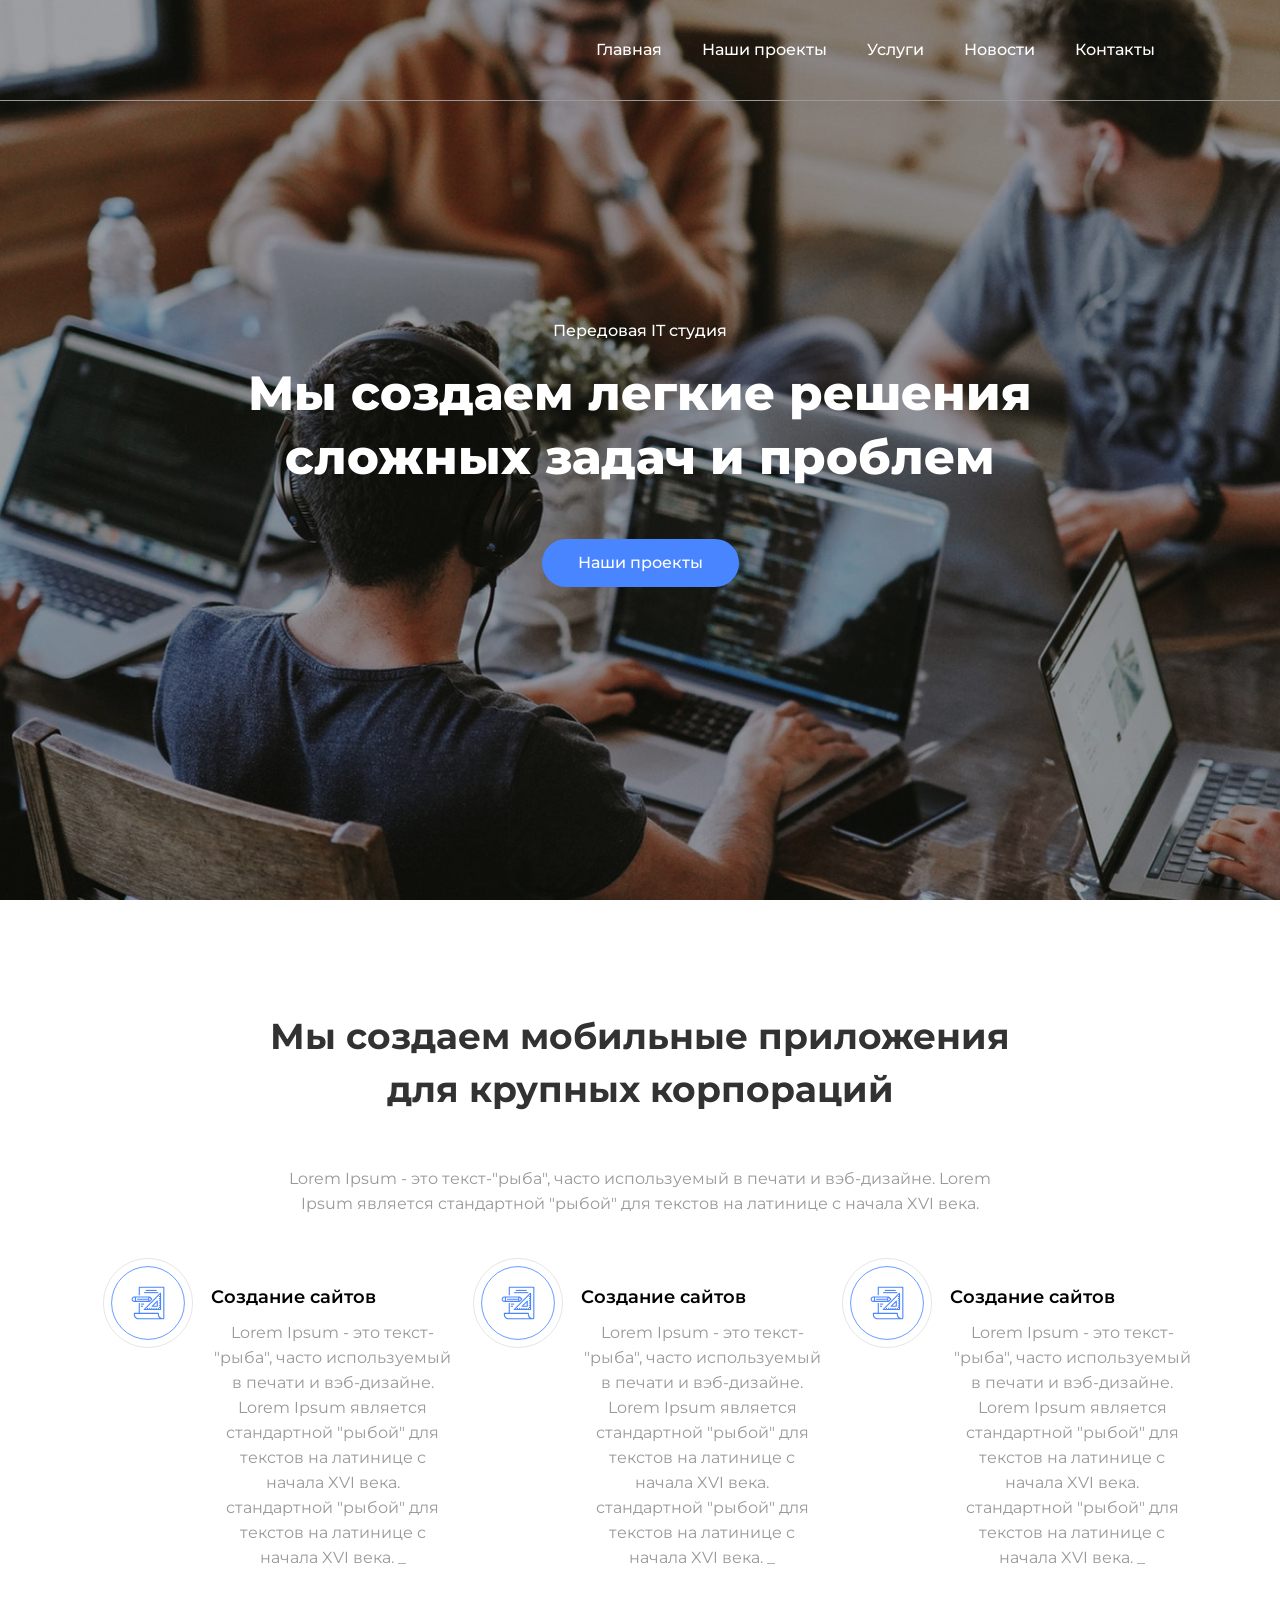
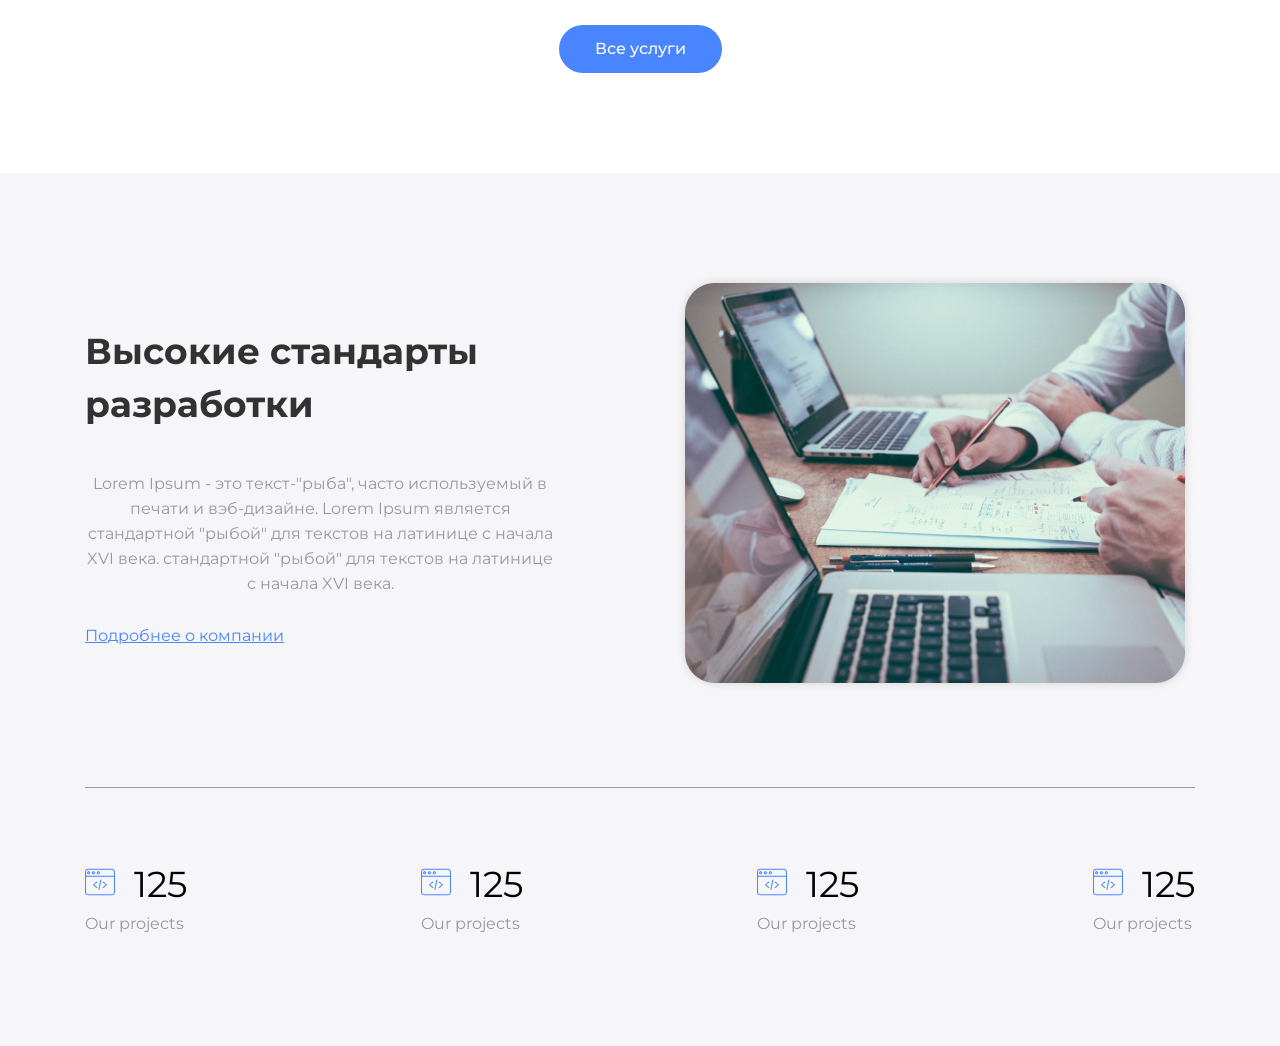
==== index.html @ 9dc6a3b2 "my first project" ====
<!DOCTYPE html>
<html lang="en">

<head>
    <meta charset="UTF-8">
    <meta name="viewport" content="width=device-width, initial-scale=1.0">
    <link rel="stylesheet" href="./css/index.css">
    <title>Document</title>
</head>

<body>
    <section class="hero">
        <header class="header">
            <div class="container">
                <ul class="header__list">
                    <li class="header__item"><a class="header__link" href="#">Главная</a></li>
                    <li class="header__item"><a class="header__link" href="#">Наши проекты</a></li>
                    <li class="header__item"><a class="header__link" href="#">Услуги</a></li>
                    <li class="header__item"><a class="header__link" href="#">Новости</a></li>
                    <li class="header__item"><a class="header__link" href="#">Контакты</a></li>
                </ul>
            </div>
        </header>
        <div class="studio">
            <h3 class="studio__suptitle">Передовая IT студия</h3>
            <h1 class="studio__title">Мы создаем легкие решения<br>
                сложных задач и проблем</h1>
            <h3 class="btn-blue">Наши проекты</h3>
        </div>
    </section>
    <section class="mobile-app">
        <div class="container">
            <h2 class="mobile__title title">Мы создаем мобильные приложения <br> для крупных корпораций</h2>
            <p class="mobile__description">Lorem Ipsum - это текст-"рыба", часто используемый в печати и вэб-дизайне.
                Lorem<br> Ipsum является стандартной "рыбой" для текстов на латинице с начала XVI века. </p>

            <div class="row">
                <div class="col-4">
                    <svg width="110" height="110" viewBox="0 0 110 110" fill="none" xmlns="http://www.w3.org/2000/svg">
                        <circle cx="55" cy="55" r="54.5" stroke="#E0E0E0" />
                        <circle cx="55" cy="55" r="44.5" stroke="#4985FF" />
                        <path
                            d="M74.3326 35H44.3327C43.9645 35 43.666 35.2985 43.666 35.6667V45.6666H44.9993V36.3333H73.6659V72.9999C73.6724 73.3505 73.4019 73.6442 73.0519 73.6666C72.9946 73.6666 72.9373 73.6619 72.8799 73.6606C72.7619 73.6573 72.6439 73.6546 72.5279 73.6426C72.5179 73.6426 72.5086 73.6426 72.4986 73.6386C70.3213 73.4006 68.6014 71.6823 68.3613 69.5053C68.3613 69.4959 68.358 69.4859 68.3566 69.4766C68.3405 69.3182 68.3325 69.1591 68.3326 68.9999V67.6666C68.3326 67.2984 68.0341 66.9999 67.666 66.9999H44.9993V55H43.666V66.9999H38.3327C37.9645 66.9999 37.666 67.2984 37.666 67.6666V68.9999C37.6697 72.3121 40.3538 74.9963 43.666 74.9999H73.0659C74.1478 74.9716 75.0076 74.0821 74.9993 72.9999V35.6667C74.9993 35.2985 74.7008 35 74.3326 35ZM43.666 73.6666C41.0899 73.6637 39.0023 71.576 38.9993 68.9999V68.3333H66.9993V68.9999C67.0002 69.2198 67.0129 69.4394 67.0373 69.6579C67.0433 69.7159 67.0546 69.7719 67.0626 69.8293C67.0846 69.9906 67.1113 70.1513 67.1466 70.3093C67.1586 70.3646 67.174 70.4193 67.188 70.4746C67.2286 70.6353 67.2746 70.7933 67.328 70.9493C67.3433 70.9939 67.3593 71.0379 67.376 71.0826C67.4366 71.2479 67.5053 71.4093 67.5806 71.5686C67.5966 71.6013 67.6113 71.6353 67.6273 71.6653C67.7109 71.8342 67.8026 71.9983 67.9026 72.1579C67.916 72.1793 67.928 72.2013 67.9413 72.2246C68.05 72.3948 68.1673 72.5595 68.2926 72.7179L68.314 72.7466C68.4595 72.9293 68.6153 73.1036 68.7806 73.2686C68.9242 73.4108 69.073 73.5442 69.2273 73.6686L43.666 73.6666Z"
                            fill="#4985FF" />
                        <path
                            d="M57 53.6667C57.1768 53.6667 57.3463 53.5963 57.4713 53.4713L60.1379 50.8047C60.3982 50.5443 60.3982 50.1223 60.1379 49.862L57.4713 47.1953C57.3463 47.0703 57.1768 47 57 47H38.3333C36.4924 47 35 48.4924 35 50.3333C35 52.1742 36.4924 53.6667 38.3333 53.6667H57ZM56.828 48.4373L58.7239 50.3333L56.828 52.2293L56.354 50.3333L56.828 48.4373ZM40.3333 48.3333H55.48L55.1466 49.6667H41.6667V51H55.1466L55.48 52.3333H40.3333V48.3333ZM36.3333 50.3333C36.3333 49.2287 37.2287 48.3333 38.3333 48.3333H39V52.3333H38.3333C37.2287 52.3333 36.3333 51.4379 36.3333 50.3333Z"
                            fill="#4985FF" />
                        <path
                            d="M50.3325 63.6666H70.3325C70.7007 63.6666 70.9992 63.3681 70.9992 62.9999V43C70.9991 42.6318 70.7006 42.3334 70.3323 42.3335C70.1556 42.3335 69.9862 42.4037 69.8612 42.5287L49.8612 62.5286C49.6009 62.789 49.601 63.2111 49.8614 63.4714C49.9864 63.5964 50.1558 63.6666 50.3325 63.6666ZM69.6658 44.6093V46.3333H68.3325V47.6666H69.6658V49H68.3325V50.3333H69.6658V51.6666H68.3325V53H69.6658V54.3333H68.3325V55.6666H69.6658V57H68.3325V58.3333H69.6658V59.6666H68.3325V60.9999H69.6658V62.3333H68.3325V60.9999H66.9992V62.3333H65.6658V60.9999H64.3325V62.3333H62.9992V60.9999H61.6659V62.3333H60.3325V60.9999H58.9992V62.3333H57.6659V60.9999H56.3325V62.3333H54.9992V60.9999H53.6659V62.3333H51.9419L69.6658 44.6093Z"
                            fill="#4985FF" />
                        <path
                            d="M59.9907 59.6667H66.3341C66.7022 59.6667 67.0007 59.3682 67.0007 59V52.6567C67.0007 52.2886 66.7022 51.9902 66.3339 51.9902C66.1572 51.9902 65.9877 52.0605 65.8627 52.1854L59.5194 58.5287C59.2591 58.7891 59.2592 59.2112 59.5196 59.4715C59.6446 59.5965 59.814 59.6667 59.9907 59.6667ZM65.6674 54.2667V58.3334H61.6007L65.6674 54.2667Z"
                            fill="#4985FF" />
                        <path d="M65.6673 39H52.334V40.3333H65.6673V39Z" fill="#4985FF" />
                        <path d="M67.6673 41.6665H50.334V42.9998H67.6673V41.6665Z" fill="#4985FF" />
                        <path d="M50.334 55.6665H46.334V56.9998H50.334V55.6665Z" fill="#4985FF" />
                        <path d="M49.0006 58.3335H46.334V59.6668H49.0006V58.3335Z" fill="#4985FF" />
                    </svg>
                    <div class="mobile__inner">
                        <h3 class="mobile__suptitle suptitle">Создание сайтов</h3>
                        <p class="description">Lorem Ipsum - это текст-"рыба", часто используемый в печати и
                            вэб-дизайне.
                            Lorem Ipsum является стандартной "рыбой" для текстов на латинице с начала XVI века.
                            стандартной
                            "рыбой" для текстов на латинице с начала XVI века. _</p>
                    </div>
                </div>
                <div class="col-4">
                    <svg width="110" height="110" viewBox="0 0 110 110" fill="none" xmlns="http://www.w3.org/2000/svg">
                        <circle cx="55" cy="55" r="54.5" stroke="#E0E0E0" />
                        <circle cx="55" cy="55" r="44.5" stroke="#4985FF" />
                        <path
                            d="M74.3326 35H44.3327C43.9645 35 43.666 35.2985 43.666 35.6667V45.6666H44.9993V36.3333H73.6659V72.9999C73.6724 73.3505 73.4019 73.6442 73.0519 73.6666C72.9946 73.6666 72.9373 73.6619 72.8799 73.6606C72.7619 73.6573 72.6439 73.6546 72.5279 73.6426C72.5179 73.6426 72.5086 73.6426 72.4986 73.6386C70.3213 73.4006 68.6014 71.6823 68.3613 69.5053C68.3613 69.4959 68.358 69.4859 68.3566 69.4766C68.3405 69.3182 68.3325 69.1591 68.3326 68.9999V67.6666C68.3326 67.2984 68.0341 66.9999 67.666 66.9999H44.9993V55H43.666V66.9999H38.3327C37.9645 66.9999 37.666 67.2984 37.666 67.6666V68.9999C37.6697 72.3121 40.3538 74.9963 43.666 74.9999H73.0659C74.1478 74.9716 75.0076 74.0821 74.9993 72.9999V35.6667C74.9993 35.2985 74.7008 35 74.3326 35ZM43.666 73.6666C41.0899 73.6637 39.0023 71.576 38.9993 68.9999V68.3333H66.9993V68.9999C67.0002 69.2198 67.0129 69.4394 67.0373 69.6579C67.0433 69.7159 67.0546 69.7719 67.0626 69.8293C67.0846 69.9906 67.1113 70.1513 67.1466 70.3093C67.1586 70.3646 67.174 70.4193 67.188 70.4746C67.2286 70.6353 67.2746 70.7933 67.328 70.9493C67.3433 70.9939 67.3593 71.0379 67.376 71.0826C67.4366 71.2479 67.5053 71.4093 67.5806 71.5686C67.5966 71.6013 67.6113 71.6353 67.6273 71.6653C67.7109 71.8342 67.8026 71.9983 67.9026 72.1579C67.916 72.1793 67.928 72.2013 67.9413 72.2246C68.05 72.3948 68.1673 72.5595 68.2926 72.7179L68.314 72.7466C68.4595 72.9293 68.6153 73.1036 68.7806 73.2686C68.9242 73.4108 69.073 73.5442 69.2273 73.6686L43.666 73.6666Z"
                            fill="#4985FF" />
                        <path
                            d="M57 53.6667C57.1768 53.6667 57.3463 53.5963 57.4713 53.4713L60.1379 50.8047C60.3982 50.5443 60.3982 50.1223 60.1379 49.862L57.4713 47.1953C57.3463 47.0703 57.1768 47 57 47H38.3333C36.4924 47 35 48.4924 35 50.3333C35 52.1742 36.4924 53.6667 38.3333 53.6667H57ZM56.828 48.4373L58.7239 50.3333L56.828 52.2293L56.354 50.3333L56.828 48.4373ZM40.3333 48.3333H55.48L55.1466 49.6667H41.6667V51H55.1466L55.48 52.3333H40.3333V48.3333ZM36.3333 50.3333C36.3333 49.2287 37.2287 48.3333 38.3333 48.3333H39V52.3333H38.3333C37.2287 52.3333 36.3333 51.4379 36.3333 50.3333Z"
                            fill="#4985FF" />
                        <path
                            d="M50.3325 63.6666H70.3325C70.7007 63.6666 70.9992 63.3681 70.9992 62.9999V43C70.9991 42.6318 70.7006 42.3334 70.3323 42.3335C70.1556 42.3335 69.9862 42.4037 69.8612 42.5287L49.8612 62.5286C49.6009 62.789 49.601 63.2111 49.8614 63.4714C49.9864 63.5964 50.1558 63.6666 50.3325 63.6666ZM69.6658 44.6093V46.3333H68.3325V47.6666H69.6658V49H68.3325V50.3333H69.6658V51.6666H68.3325V53H69.6658V54.3333H68.3325V55.6666H69.6658V57H68.3325V58.3333H69.6658V59.6666H68.3325V60.9999H69.6658V62.3333H68.3325V60.9999H66.9992V62.3333H65.6658V60.9999H64.3325V62.3333H62.9992V60.9999H61.6659V62.3333H60.3325V60.9999H58.9992V62.3333H57.6659V60.9999H56.3325V62.3333H54.9992V60.9999H53.6659V62.3333H51.9419L69.6658 44.6093Z"
                            fill="#4985FF" />
                        <path
                            d="M59.9907 59.6667H66.3341C66.7022 59.6667 67.0007 59.3682 67.0007 59V52.6567C67.0007 52.2886 66.7022 51.9902 66.3339 51.9902C66.1572 51.9902 65.9877 52.0605 65.8627 52.1854L59.5194 58.5287C59.2591 58.7891 59.2592 59.2112 59.5196 59.4715C59.6446 59.5965 59.814 59.6667 59.9907 59.6667ZM65.6674 54.2667V58.3334H61.6007L65.6674 54.2667Z"
                            fill="#4985FF" />
                        <path d="M65.6673 39H52.334V40.3333H65.6673V39Z" fill="#4985FF" />
                        <path d="M67.6673 41.6665H50.334V42.9998H67.6673V41.6665Z" fill="#4985FF" />
                        <path d="M50.334 55.6665H46.334V56.9998H50.334V55.6665Z" fill="#4985FF" />
                        <path d="M49.0006 58.3335H46.334V59.6668H49.0006V58.3335Z" fill="#4985FF" />
                    </svg>
                    <div class="mobile__inner">
                        <h3 class="mobile__suptitle suptitle">Создание сайтов</h3>
                        <p class="description">Lorem Ipsum - это текст-"рыба", часто используемый в печати и
                            вэб-дизайне.
                            Lorem Ipsum является стандартной "рыбой" для текстов на латинице с начала XVI века.
                            стандартной
                            "рыбой" для текстов на латинице с начала XVI века. _</p>
                    </div>
                </div>
                <div class="col-4">
                    <svg width="110" height="110" viewBox="0 0 110 110" fill="none" xmlns="http://www.w3.org/2000/svg">
                        <circle cx="55" cy="55" r="54.5" stroke="#E0E0E0" />
                        <circle cx="55" cy="55" r="44.5" stroke="#4985FF" />
                        <path
                            d="M74.3326 35H44.3327C43.9645 35 43.666 35.2985 43.666 35.6667V45.6666H44.9993V36.3333H73.6659V72.9999C73.6724 73.3505 73.4019 73.6442 73.0519 73.6666C72.9946 73.6666 72.9373 73.6619 72.8799 73.6606C72.7619 73.6573 72.6439 73.6546 72.5279 73.6426C72.5179 73.6426 72.5086 73.6426 72.4986 73.6386C70.3213 73.4006 68.6014 71.6823 68.3613 69.5053C68.3613 69.4959 68.358 69.4859 68.3566 69.4766C68.3405 69.3182 68.3325 69.1591 68.3326 68.9999V67.6666C68.3326 67.2984 68.0341 66.9999 67.666 66.9999H44.9993V55H43.666V66.9999H38.3327C37.9645 66.9999 37.666 67.2984 37.666 67.6666V68.9999C37.6697 72.3121 40.3538 74.9963 43.666 74.9999H73.0659C74.1478 74.9716 75.0076 74.0821 74.9993 72.9999V35.6667C74.9993 35.2985 74.7008 35 74.3326 35ZM43.666 73.6666C41.0899 73.6637 39.0023 71.576 38.9993 68.9999V68.3333H66.9993V68.9999C67.0002 69.2198 67.0129 69.4394 67.0373 69.6579C67.0433 69.7159 67.0546 69.7719 67.0626 69.8293C67.0846 69.9906 67.1113 70.1513 67.1466 70.3093C67.1586 70.3646 67.174 70.4193 67.188 70.4746C67.2286 70.6353 67.2746 70.7933 67.328 70.9493C67.3433 70.9939 67.3593 71.0379 67.376 71.0826C67.4366 71.2479 67.5053 71.4093 67.5806 71.5686C67.5966 71.6013 67.6113 71.6353 67.6273 71.6653C67.7109 71.8342 67.8026 71.9983 67.9026 72.1579C67.916 72.1793 67.928 72.2013 67.9413 72.2246C68.05 72.3948 68.1673 72.5595 68.2926 72.7179L68.314 72.7466C68.4595 72.9293 68.6153 73.1036 68.7806 73.2686C68.9242 73.4108 69.073 73.5442 69.2273 73.6686L43.666 73.6666Z"
                            fill="#4985FF" />
                        <path
                            d="M57 53.6667C57.1768 53.6667 57.3463 53.5963 57.4713 53.4713L60.1379 50.8047C60.3982 50.5443 60.3982 50.1223 60.1379 49.862L57.4713 47.1953C57.3463 47.0703 57.1768 47 57 47H38.3333C36.4924 47 35 48.4924 35 50.3333C35 52.1742 36.4924 53.6667 38.3333 53.6667H57ZM56.828 48.4373L58.7239 50.3333L56.828 52.2293L56.354 50.3333L56.828 48.4373ZM40.3333 48.3333H55.48L55.1466 49.6667H41.6667V51H55.1466L55.48 52.3333H40.3333V48.3333ZM36.3333 50.3333C36.3333 49.2287 37.2287 48.3333 38.3333 48.3333H39V52.3333H38.3333C37.2287 52.3333 36.3333 51.4379 36.3333 50.3333Z"
                            fill="#4985FF" />
                        <path
                            d="M50.3325 63.6666H70.3325C70.7007 63.6666 70.9992 63.3681 70.9992 62.9999V43C70.9991 42.6318 70.7006 42.3334 70.3323 42.3335C70.1556 42.3335 69.9862 42.4037 69.8612 42.5287L49.8612 62.5286C49.6009 62.789 49.601 63.2111 49.8614 63.4714C49.9864 63.5964 50.1558 63.6666 50.3325 63.6666ZM69.6658 44.6093V46.3333H68.3325V47.6666H69.6658V49H68.3325V50.3333H69.6658V51.6666H68.3325V53H69.6658V54.3333H68.3325V55.6666H69.6658V57H68.3325V58.3333H69.6658V59.6666H68.3325V60.9999H69.6658V62.3333H68.3325V60.9999H66.9992V62.3333H65.6658V60.9999H64.3325V62.3333H62.9992V60.9999H61.6659V62.3333H60.3325V60.9999H58.9992V62.3333H57.6659V60.9999H56.3325V62.3333H54.9992V60.9999H53.6659V62.3333H51.9419L69.6658 44.6093Z"
                            fill="#4985FF" />
                        <path
                            d="M59.9907 59.6667H66.3341C66.7022 59.6667 67.0007 59.3682 67.0007 59V52.6567C67.0007 52.2886 66.7022 51.9902 66.3339 51.9902C66.1572 51.9902 65.9877 52.0605 65.8627 52.1854L59.5194 58.5287C59.2591 58.7891 59.2592 59.2112 59.5196 59.4715C59.6446 59.5965 59.814 59.6667 59.9907 59.6667ZM65.6674 54.2667V58.3334H61.6007L65.6674 54.2667Z"
                            fill="#4985FF" />
                        <path d="M65.6673 39H52.334V40.3333H65.6673V39Z" fill="#4985FF" />
                        <path d="M67.6673 41.6665H50.334V42.9998H67.6673V41.6665Z" fill="#4985FF" />
                        <path d="M50.334 55.6665H46.334V56.9998H50.334V55.6665Z" fill="#4985FF" />
                        <path d="M49.0006 58.3335H46.334V59.6668H49.0006V58.3335Z" fill="#4985FF" />
                    </svg>
                    <div class="mobile__inner">
                        <h3 class="mobile__suptitle suptitle">Создание сайтов</h3>
                        <p class="description">Lorem Ipsum - это текст-"рыба", часто используемый в печати и
                            вэб-дизайне.
                            Lorem Ipsum является стандартной "рыбой" для текстов на латинице с начала XVI века.
                            стандартной
                            "рыбой" для текстов на латинице с начала XVI века. _</p>
                    </div>
                </div>
            </div>
            <h3 class="mobile__btn btn-blue">Все услуги</h3>

        </div>
    </section>
    <section class="standard">
        <div class="container">
            <div class="row">
                <div class="col-5">
                    <h2 class="title">Высокие стандарты<br>
                        разработки</h2>
                    <p class="standard__description description">Lorem Ipsum - это текст-"рыба", часто используемый в
                        печати и вэб-дизайне.
                        Lorem Ipsum является стандартной "рыбой" для текстов на латинице с начала XVI века. стандартной
                        "рыбой" для текстов на латинице с начала XVI века. </p>
                    <a href="" class="standard__link">Подробнее о компании</a>
                </div>
                <div class="col-5">
                    <img src="./image/standard__image.png" alt="" class="standard__image png">
                </div>
            </div>
            <ul class="standard__list">
                <li class="standard__item">
                    <svg width="30" height="30" viewBox="0 0 30 30" fill="none" xmlns="http://www.w3.org/2000/svg">
                        <path
                            d="M11.8364 21.0235C11.7231 21.0235 11.609 20.9845 11.5158 20.9052L8.31084 18.1762C8.20029 18.082 8.13672 17.9443 8.13672 17.799C8.13672 17.6539 8.20056 17.5162 8.31084 17.422L11.5158 14.693C11.7239 14.5155 12.0365 14.5407 12.214 14.7488C12.3911 14.9572 12.3663 15.2698 12.1579 15.4469L9.39594 17.799L12.1579 20.151C12.3663 20.3284 12.3911 20.641 12.214 20.8491C12.1159 20.9644 11.9766 21.0235 11.8364 21.0235Z"
                            fill="#4985FF" />
                        <path
                            d="M18.1635 21.0235C18.0234 21.0235 17.8841 20.9644 17.7862 20.8491C17.6088 20.641 17.6339 20.3284 17.8421 20.151L20.604 17.799L17.8421 15.4469C17.6339 15.2698 17.6088 14.9572 17.7862 14.7488C17.9634 14.5407 18.2763 14.5155 18.4841 14.693L21.6891 17.422C21.7996 17.5162 21.8632 17.6539 21.8632 17.799C21.8632 17.9443 21.7996 18.082 21.6891 18.1762L18.4841 20.9052C18.391 20.9845 18.2768 21.0235 18.1635 21.0235Z"
                            fill="#4985FF" />
                        <path
                            d="M13.8652 23.0706C13.8312 23.0706 13.7969 23.067 13.7624 23.0598C13.4949 23.0034 13.3235 22.7406 13.3799 22.473L15.3773 12.9894C15.4337 12.7219 15.6963 12.5505 15.9641 12.6069C16.2317 12.6633 16.403 12.9259 16.3466 13.1937L14.3492 22.6773C14.3 22.9105 14.0943 23.0706 13.8652 23.0706Z"
                            fill="#4985FF" />
                        <path
                            d="M26.6745 28.2374H3.32547C1.49193 28.2374 0 26.7457 0 24.9119V5.09451C0 3.26097 1.49193 1.76904 3.32547 1.76904H26.6745C28.5081 1.76904 30 3.26097 30 5.09451V24.9119C30 26.7457 28.5081 28.2374 26.6745 28.2374ZM3.32547 2.75961C2.03807 2.75961 0.990566 3.80711 0.990566 5.09451V24.9119C0.990566 26.1993 2.03807 27.2468 3.32547 27.2468H26.6745C27.9619 27.2468 29.0094 26.1993 29.0094 24.9119V5.09451C29.0094 3.80711 27.9619 2.75961 26.6745 2.75961H3.32547Z"
                            fill="#4985FF" />
                        <path
                            d="M29.5047 9.69955H0.495283C0.221661 9.69955 0 9.47789 0 9.20427C0 8.93092 0.221661 8.70898 0.495283 8.70898H29.5047C29.7783 8.70898 30 8.93092 30 9.20427C30 9.47789 29.7783 9.69955 29.5047 9.69955Z"
                            fill="#4985FF" />
                        <path
                            d="M8.46191 7.32959C7.59793 7.32959 6.89453 6.62619 6.89453 5.76221C6.89453 4.89795 7.59793 4.19482 8.46191 4.19482C9.32617 4.19482 10.0293 4.89795 10.0293 5.76221C10.0293 6.62619 9.32617 7.32959 8.46191 7.32959ZM8.46191 5.18539C8.14407 5.18539 7.8851 5.44409 7.8851 5.76221C7.8851 6.08033 8.14407 6.33902 8.46191 6.33902C8.78003 6.33902 9.03873 6.08033 9.03873 5.76221C9.03873 5.44409 8.78003 5.18539 8.46191 5.18539Z"
                            fill="#4985FF" />
                        <path
                            d="M3.64746 7.31445C2.7832 7.31445 2.08008 6.61133 2.08008 5.74707C2.08008 4.88281 2.7832 4.17969 3.64746 4.17969C4.51171 4.17969 5.21484 4.88281 5.21484 5.74707C5.21484 6.61133 4.51171 7.31445 3.64746 7.31445ZM3.64746 5.17025C3.32962 5.17025 3.07064 5.42923 3.07064 5.74707C3.07064 6.06519 3.32962 6.32389 3.64746 6.32389C3.96558 6.32389 4.22427 6.06519 4.22427 5.74707C4.22427 5.42923 3.96558 5.17025 3.64746 5.17025Z"
                            fill="#4985FF" />
                        <path
                            d="M13.278 7.34445C12.4141 7.34445 11.7109 6.64133 11.7109 5.77707C11.7109 4.91309 12.4141 4.20996 13.278 4.20996C14.1423 4.20996 14.8454 4.91309 14.8454 5.77707C14.8454 6.64133 14.1423 7.34445 13.278 7.34445ZM13.278 5.20025C12.9602 5.20025 12.7015 5.45895 12.7015 5.77707C12.7015 6.09519 12.9602 6.35388 13.278 6.35388C13.5962 6.35388 13.8549 6.09519 13.8549 5.77707C13.8549 5.45895 13.5962 5.20025 13.278 5.20025Z"
                            fill="#4985FF" />
                    </svg>
                    <span class="standard__span">125</span>
                    <h3 class="standard__title">Our projects</h3>
                </li>
                <li class="standard__item">
                    <svg width="30" height="30" viewBox="0 0 30 30" fill="none" xmlns="http://www.w3.org/2000/svg">
                        <path
                            d="M11.8364 21.0235C11.7231 21.0235 11.609 20.9845 11.5158 20.9052L8.31084 18.1762C8.20029 18.082 8.13672 17.9443 8.13672 17.799C8.13672 17.6539 8.20056 17.5162 8.31084 17.422L11.5158 14.693C11.7239 14.5155 12.0365 14.5407 12.214 14.7488C12.3911 14.9572 12.3663 15.2698 12.1579 15.4469L9.39594 17.799L12.1579 20.151C12.3663 20.3284 12.3911 20.641 12.214 20.8491C12.1159 20.9644 11.9766 21.0235 11.8364 21.0235Z"
                            fill="#4985FF" />
                        <path
                            d="M18.1635 21.0235C18.0234 21.0235 17.8841 20.9644 17.7862 20.8491C17.6088 20.641 17.6339 20.3284 17.8421 20.151L20.604 17.799L17.8421 15.4469C17.6339 15.2698 17.6088 14.9572 17.7862 14.7488C17.9634 14.5407 18.2763 14.5155 18.4841 14.693L21.6891 17.422C21.7996 17.5162 21.8632 17.6539 21.8632 17.799C21.8632 17.9443 21.7996 18.082 21.6891 18.1762L18.4841 20.9052C18.391 20.9845 18.2768 21.0235 18.1635 21.0235Z"
                            fill="#4985FF" />
                        <path
                            d="M13.8652 23.0706C13.8312 23.0706 13.7969 23.067 13.7624 23.0598C13.4949 23.0034 13.3235 22.7406 13.3799 22.473L15.3773 12.9894C15.4337 12.7219 15.6963 12.5505 15.9641 12.6069C16.2317 12.6633 16.403 12.9259 16.3466 13.1937L14.3492 22.6773C14.3 22.9105 14.0943 23.0706 13.8652 23.0706Z"
                            fill="#4985FF" />
                        <path
                            d="M26.6745 28.2374H3.32547C1.49193 28.2374 0 26.7457 0 24.9119V5.09451C0 3.26097 1.49193 1.76904 3.32547 1.76904H26.6745C28.5081 1.76904 30 3.26097 30 5.09451V24.9119C30 26.7457 28.5081 28.2374 26.6745 28.2374ZM3.32547 2.75961C2.03807 2.75961 0.990566 3.80711 0.990566 5.09451V24.9119C0.990566 26.1993 2.03807 27.2468 3.32547 27.2468H26.6745C27.9619 27.2468 29.0094 26.1993 29.0094 24.9119V5.09451C29.0094 3.80711 27.9619 2.75961 26.6745 2.75961H3.32547Z"
                            fill="#4985FF" />
                        <path
                            d="M29.5047 9.69955H0.495283C0.221661 9.69955 0 9.47789 0 9.20427C0 8.93092 0.221661 8.70898 0.495283 8.70898H29.5047C29.7783 8.70898 30 8.93092 30 9.20427C30 9.47789 29.7783 9.69955 29.5047 9.69955Z"
                            fill="#4985FF" />
                        <path
                            d="M8.46191 7.32959C7.59793 7.32959 6.89453 6.62619 6.89453 5.76221C6.89453 4.89795 7.59793 4.19482 8.46191 4.19482C9.32617 4.19482 10.0293 4.89795 10.0293 5.76221C10.0293 6.62619 9.32617 7.32959 8.46191 7.32959ZM8.46191 5.18539C8.14407 5.18539 7.8851 5.44409 7.8851 5.76221C7.8851 6.08033 8.14407 6.33902 8.46191 6.33902C8.78003 6.33902 9.03873 6.08033 9.03873 5.76221C9.03873 5.44409 8.78003 5.18539 8.46191 5.18539Z"
                            fill="#4985FF" />
                        <path
                            d="M3.64746 7.31445C2.7832 7.31445 2.08008 6.61133 2.08008 5.74707C2.08008 4.88281 2.7832 4.17969 3.64746 4.17969C4.51171 4.17969 5.21484 4.88281 5.21484 5.74707C5.21484 6.61133 4.51171 7.31445 3.64746 7.31445ZM3.64746 5.17025C3.32962 5.17025 3.07064 5.42923 3.07064 5.74707C3.07064 6.06519 3.32962 6.32389 3.64746 6.32389C3.96558 6.32389 4.22427 6.06519 4.22427 5.74707C4.22427 5.42923 3.96558 5.17025 3.64746 5.17025Z"
                            fill="#4985FF" />
                        <path
                            d="M13.278 7.34445C12.4141 7.34445 11.7109 6.64133 11.7109 5.77707C11.7109 4.91309 12.4141 4.20996 13.278 4.20996C14.1423 4.20996 14.8454 4.91309 14.8454 5.77707C14.8454 6.64133 14.1423 7.34445 13.278 7.34445ZM13.278 5.20025C12.9602 5.20025 12.7015 5.45895 12.7015 5.77707C12.7015 6.09519 12.9602 6.35388 13.278 6.35388C13.5962 6.35388 13.8549 6.09519 13.8549 5.77707C13.8549 5.45895 13.5962 5.20025 13.278 5.20025Z"
                            fill="#4985FF" />
                    </svg>
                    <span class="standard__span">125</span>
                    <h3 class="standard__title">Our projects</h3>
                </li>
                <li class="standard__item">
                    <svg width="30" height="30" viewBox="0 0 30 30" fill="none" xmlns="http://www.w3.org/2000/svg">
                        <path
                            d="M11.8364 21.0235C11.7231 21.0235 11.609 20.9845 11.5158 20.9052L8.31084 18.1762C8.20029 18.082 8.13672 17.9443 8.13672 17.799C8.13672 17.6539 8.20056 17.5162 8.31084 17.422L11.5158 14.693C11.7239 14.5155 12.0365 14.5407 12.214 14.7488C12.3911 14.9572 12.3663 15.2698 12.1579 15.4469L9.39594 17.799L12.1579 20.151C12.3663 20.3284 12.3911 20.641 12.214 20.8491C12.1159 20.9644 11.9766 21.0235 11.8364 21.0235Z"
                            fill="#4985FF" />
                        <path
                            d="M18.1635 21.0235C18.0234 21.0235 17.8841 20.9644 17.7862 20.8491C17.6088 20.641 17.6339 20.3284 17.8421 20.151L20.604 17.799L17.8421 15.4469C17.6339 15.2698 17.6088 14.9572 17.7862 14.7488C17.9634 14.5407 18.2763 14.5155 18.4841 14.693L21.6891 17.422C21.7996 17.5162 21.8632 17.6539 21.8632 17.799C21.8632 17.9443 21.7996 18.082 21.6891 18.1762L18.4841 20.9052C18.391 20.9845 18.2768 21.0235 18.1635 21.0235Z"
                            fill="#4985FF" />
                        <path
                            d="M13.8652 23.0706C13.8312 23.0706 13.7969 23.067 13.7624 23.0598C13.4949 23.0034 13.3235 22.7406 13.3799 22.473L15.3773 12.9894C15.4337 12.7219 15.6963 12.5505 15.9641 12.6069C16.2317 12.6633 16.403 12.9259 16.3466 13.1937L14.3492 22.6773C14.3 22.9105 14.0943 23.0706 13.8652 23.0706Z"
                            fill="#4985FF" />
                        <path
                            d="M26.6745 28.2374H3.32547C1.49193 28.2374 0 26.7457 0 24.9119V5.09451C0 3.26097 1.49193 1.76904 3.32547 1.76904H26.6745C28.5081 1.76904 30 3.26097 30 5.09451V24.9119C30 26.7457 28.5081 28.2374 26.6745 28.2374ZM3.32547 2.75961C2.03807 2.75961 0.990566 3.80711 0.990566 5.09451V24.9119C0.990566 26.1993 2.03807 27.2468 3.32547 27.2468H26.6745C27.9619 27.2468 29.0094 26.1993 29.0094 24.9119V5.09451C29.0094 3.80711 27.9619 2.75961 26.6745 2.75961H3.32547Z"
                            fill="#4985FF" />
                        <path
                            d="M29.5047 9.69955H0.495283C0.221661 9.69955 0 9.47789 0 9.20427C0 8.93092 0.221661 8.70898 0.495283 8.70898H29.5047C29.7783 8.70898 30 8.93092 30 9.20427C30 9.47789 29.7783 9.69955 29.5047 9.69955Z"
                            fill="#4985FF" />
                        <path
                            d="M8.46191 7.32959C7.59793 7.32959 6.89453 6.62619 6.89453 5.76221C6.89453 4.89795 7.59793 4.19482 8.46191 4.19482C9.32617 4.19482 10.0293 4.89795 10.0293 5.76221C10.0293 6.62619 9.32617 7.32959 8.46191 7.32959ZM8.46191 5.18539C8.14407 5.18539 7.8851 5.44409 7.8851 5.76221C7.8851 6.08033 8.14407 6.33902 8.46191 6.33902C8.78003 6.33902 9.03873 6.08033 9.03873 5.76221C9.03873 5.44409 8.78003 5.18539 8.46191 5.18539Z"
                            fill="#4985FF" />
                        <path
                            d="M3.64746 7.31445C2.7832 7.31445 2.08008 6.61133 2.08008 5.74707C2.08008 4.88281 2.7832 4.17969 3.64746 4.17969C4.51171 4.17969 5.21484 4.88281 5.21484 5.74707C5.21484 6.61133 4.51171 7.31445 3.64746 7.31445ZM3.64746 5.17025C3.32962 5.17025 3.07064 5.42923 3.07064 5.74707C3.07064 6.06519 3.32962 6.32389 3.64746 6.32389C3.96558 6.32389 4.22427 6.06519 4.22427 5.74707C4.22427 5.42923 3.96558 5.17025 3.64746 5.17025Z"
                            fill="#4985FF" />
                        <path
                            d="M13.278 7.34445C12.4141 7.34445 11.7109 6.64133 11.7109 5.77707C11.7109 4.91309 12.4141 4.20996 13.278 4.20996C14.1423 4.20996 14.8454 4.91309 14.8454 5.77707C14.8454 6.64133 14.1423 7.34445 13.278 7.34445ZM13.278 5.20025C12.9602 5.20025 12.7015 5.45895 12.7015 5.77707C12.7015 6.09519 12.9602 6.35388 13.278 6.35388C13.5962 6.35388 13.8549 6.09519 13.8549 5.77707C13.8549 5.45895 13.5962 5.20025 13.278 5.20025Z"
                            fill="#4985FF" />
                    </svg>
                    <span class="standard__span">125</span>
                    <h3 class="standard__title">Our projects</h3>
                </li>
                <li class="standard__item">
                    <svg width="30" height="30" viewBox="0 0 30 30" fill="none" xmlns="http://www.w3.org/2000/svg">
                        <path
                            d="M11.8364 21.0235C11.7231 21.0235 11.609 20.9845 11.5158 20.9052L8.31084 18.1762C8.20029 18.082 8.13672 17.9443 8.13672 17.799C8.13672 17.6539 8.20056 17.5162 8.31084 17.422L11.5158 14.693C11.7239 14.5155 12.0365 14.5407 12.214 14.7488C12.3911 14.9572 12.3663 15.2698 12.1579 15.4469L9.39594 17.799L12.1579 20.151C12.3663 20.3284 12.3911 20.641 12.214 20.8491C12.1159 20.9644 11.9766 21.0235 11.8364 21.0235Z"
                            fill="#4985FF" />
                        <path
                            d="M18.1635 21.0235C18.0234 21.0235 17.8841 20.9644 17.7862 20.8491C17.6088 20.641 17.6339 20.3284 17.8421 20.151L20.604 17.799L17.8421 15.4469C17.6339 15.2698 17.6088 14.9572 17.7862 14.7488C17.9634 14.5407 18.2763 14.5155 18.4841 14.693L21.6891 17.422C21.7996 17.5162 21.8632 17.6539 21.8632 17.799C21.8632 17.9443 21.7996 18.082 21.6891 18.1762L18.4841 20.9052C18.391 20.9845 18.2768 21.0235 18.1635 21.0235Z"
                            fill="#4985FF" />
                        <path
                            d="M13.8652 23.0706C13.8312 23.0706 13.7969 23.067 13.7624 23.0598C13.4949 23.0034 13.3235 22.7406 13.3799 22.473L15.3773 12.9894C15.4337 12.7219 15.6963 12.5505 15.9641 12.6069C16.2317 12.6633 16.403 12.9259 16.3466 13.1937L14.3492 22.6773C14.3 22.9105 14.0943 23.0706 13.8652 23.0706Z"
                            fill="#4985FF" />
                        <path
                            d="M26.6745 28.2374H3.32547C1.49193 28.2374 0 26.7457 0 24.9119V5.09451C0 3.26097 1.49193 1.76904 3.32547 1.76904H26.6745C28.5081 1.76904 30 3.26097 30 5.09451V24.9119C30 26.7457 28.5081 28.2374 26.6745 28.2374ZM3.32547 2.75961C2.03807 2.75961 0.990566 3.80711 0.990566 5.09451V24.9119C0.990566 26.1993 2.03807 27.2468 3.32547 27.2468H26.6745C27.9619 27.2468 29.0094 26.1993 29.0094 24.9119V5.09451C29.0094 3.80711 27.9619 2.75961 26.6745 2.75961H3.32547Z"
                            fill="#4985FF" />
                        <path
                            d="M29.5047 9.69955H0.495283C0.221661 9.69955 0 9.47789 0 9.20427C0 8.93092 0.221661 8.70898 0.495283 8.70898H29.5047C29.7783 8.70898 30 8.93092 30 9.20427C30 9.47789 29.7783 9.69955 29.5047 9.69955Z"
                            fill="#4985FF" />
                        <path
                            d="M8.46191 7.32959C7.59793 7.32959 6.89453 6.62619 6.89453 5.76221C6.89453 4.89795 7.59793 4.19482 8.46191 4.19482C9.32617 4.19482 10.0293 4.89795 10.0293 5.76221C10.0293 6.62619 9.32617 7.32959 8.46191 7.32959ZM8.46191 5.18539C8.14407 5.18539 7.8851 5.44409 7.8851 5.76221C7.8851 6.08033 8.14407 6.33902 8.46191 6.33902C8.78003 6.33902 9.03873 6.08033 9.03873 5.76221C9.03873 5.44409 8.78003 5.18539 8.46191 5.18539Z"
                            fill="#4985FF" />
                        <path
                            d="M3.64746 7.31445C2.7832 7.31445 2.08008 6.61133 2.08008 5.74707C2.08008 4.88281 2.7832 4.17969 3.64746 4.17969C4.51171 4.17969 5.21484 4.88281 5.21484 5.74707C5.21484 6.61133 4.51171 7.31445 3.64746 7.31445ZM3.64746 5.17025C3.32962 5.17025 3.07064 5.42923 3.07064 5.74707C3.07064 6.06519 3.32962 6.32389 3.64746 6.32389C3.96558 6.32389 4.22427 6.06519 4.22427 5.74707C4.22427 5.42923 3.96558 5.17025 3.64746 5.17025Z"
                            fill="#4985FF" />
                        <path
                            d="M13.278 7.34445C12.4141 7.34445 11.7109 6.64133 11.7109 5.77707C11.7109 4.91309 12.4141 4.20996 13.278 4.20996C14.1423 4.20996 14.8454 4.91309 14.8454 5.77707C14.8454 6.64133 14.1423 7.34445 13.278 7.34445ZM13.278 5.20025C12.9602 5.20025 12.7015 5.45895 12.7015 5.77707C12.7015 6.09519 12.9602 6.35388 13.278 6.35388C13.5962 6.35388 13.8549 6.09519 13.8549 5.77707C13.8549 5.45895 13.5962 5.20025 13.278 5.20025Z"
                            fill="#4985FF" />
                    </svg>
                    <span class="standard__span">125</span>
                    <h3 class="standard__title">Our projects</h3>
                </li>
            </ul>
        </div>
    </section>

</body>

</html>
---- css/index.css ----
@import url("https://fonts.googleapis.com/css2?family=Montserrat:wght@400;500;700;800&display=swap");

@import './variables.css';
@import './components.css';
@import './header.css';
@import './hero.css';
@import './mobile.css';
@import './standart.css';

* {
    margin: 0;
    padding: 0;
}

body {
    font-family: 'Montserrat';
    font-style: normal;
}

.container {
    max-width: 1110px;
    margin: 0 auto;
}
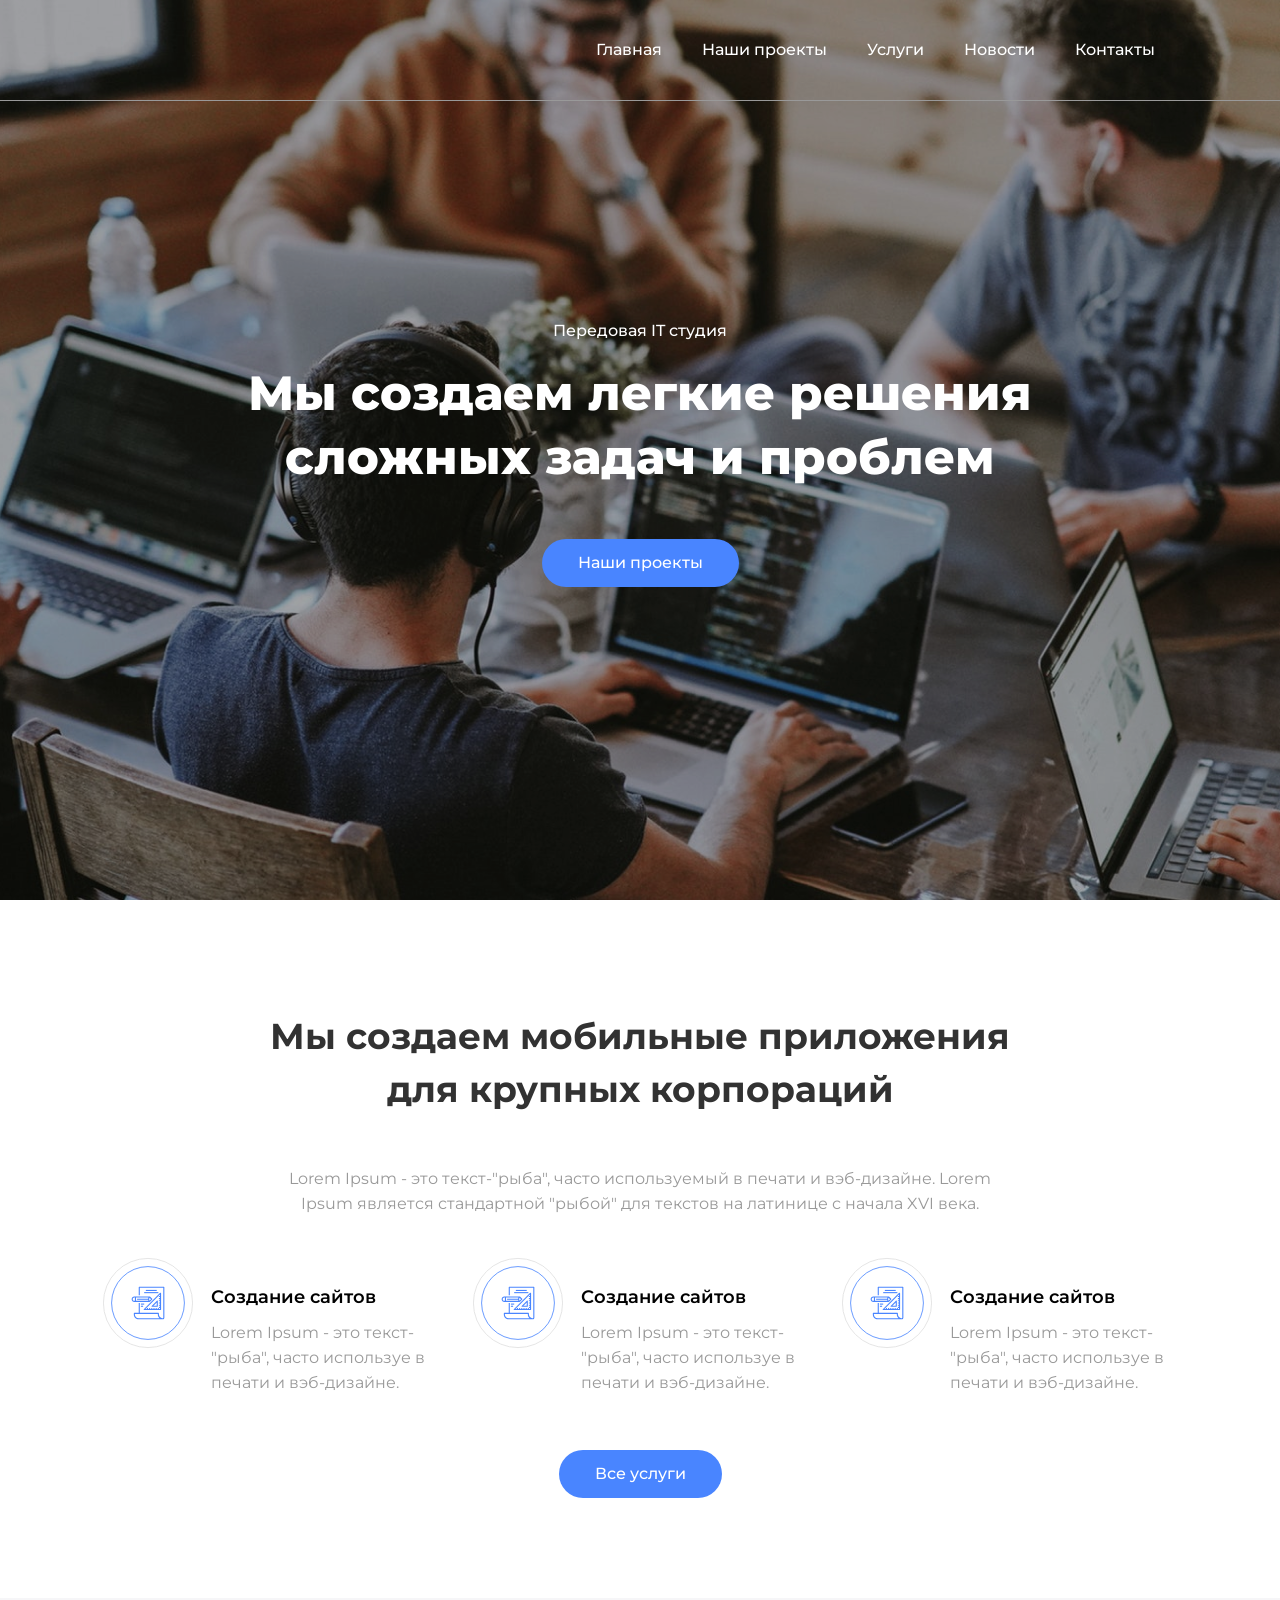
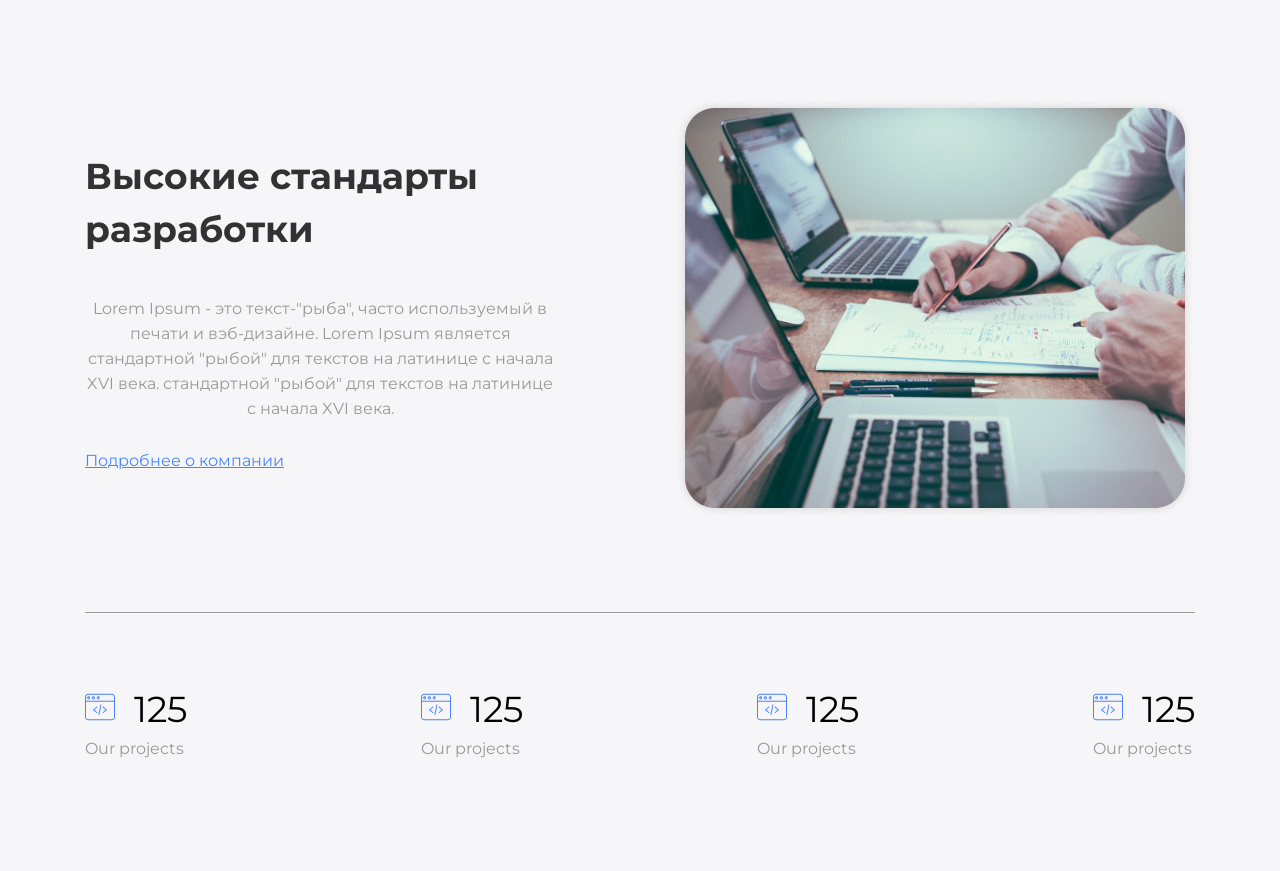
==== commit f263e512: "added description" ====
--- a/index.html
+++ b/index.html
@@ -58,11 +58,7 @@
                     </svg>
                     <div class="mobile__inner">
                         <h3 class="mobile__suptitle suptitle">Создание сайтов</h3>
-                        <p class="description">Lorem Ipsum - это текст-"рыба", часто используемый в печати и
-                            вэб-дизайне.
-                            Lorem Ipsum является стандартной "рыбой" для текстов на латинице с начала XVI века.
-                            стандартной
-                            "рыбой" для текстов на латинице с начала XVI века. _</p>
+                        <p class="description">Lorem Ipsum - это текст- "рыба", часто используе в печати и вэб-дизайне.</p>
                     </div>
                 </div>
                 <div class="col-4">
@@ -88,11 +84,7 @@
                     </svg>
                     <div class="mobile__inner">
                         <h3 class="mobile__suptitle suptitle">Создание сайтов</h3>
-                        <p class="description">Lorem Ipsum - это текст-"рыба", часто используемый в печати и
-                            вэб-дизайне.
-                            Lorem Ipsum является стандартной "рыбой" для текстов на латинице с начала XVI века.
-                            стандартной
-                            "рыбой" для текстов на латинице с начала XVI века. _</p>
+                        <p class="description">Lorem Ipsum - это текст- "рыба", часто используе в печати и вэб-дизайне.</p>
                     </div>
                 </div>
                 <div class="col-4">
@@ -118,11 +110,7 @@
                     </svg>
                     <div class="mobile__inner">
                         <h3 class="mobile__suptitle suptitle">Создание сайтов</h3>
-                        <p class="description">Lorem Ipsum - это текст-"рыба", часто используемый в печати и
-                            вэб-дизайне.
-                            Lorem Ipsum является стандартной "рыбой" для текстов на латинице с начала XVI века.
-                            стандартной
-                            "рыбой" для текстов на латинице с начала XVI века. _</p>
+                        <p class="description">Lorem Ipsum - это текст- "рыба", часто используе в печати и вэб-дизайне.</p>
                     </div>
                 </div>
             </div>
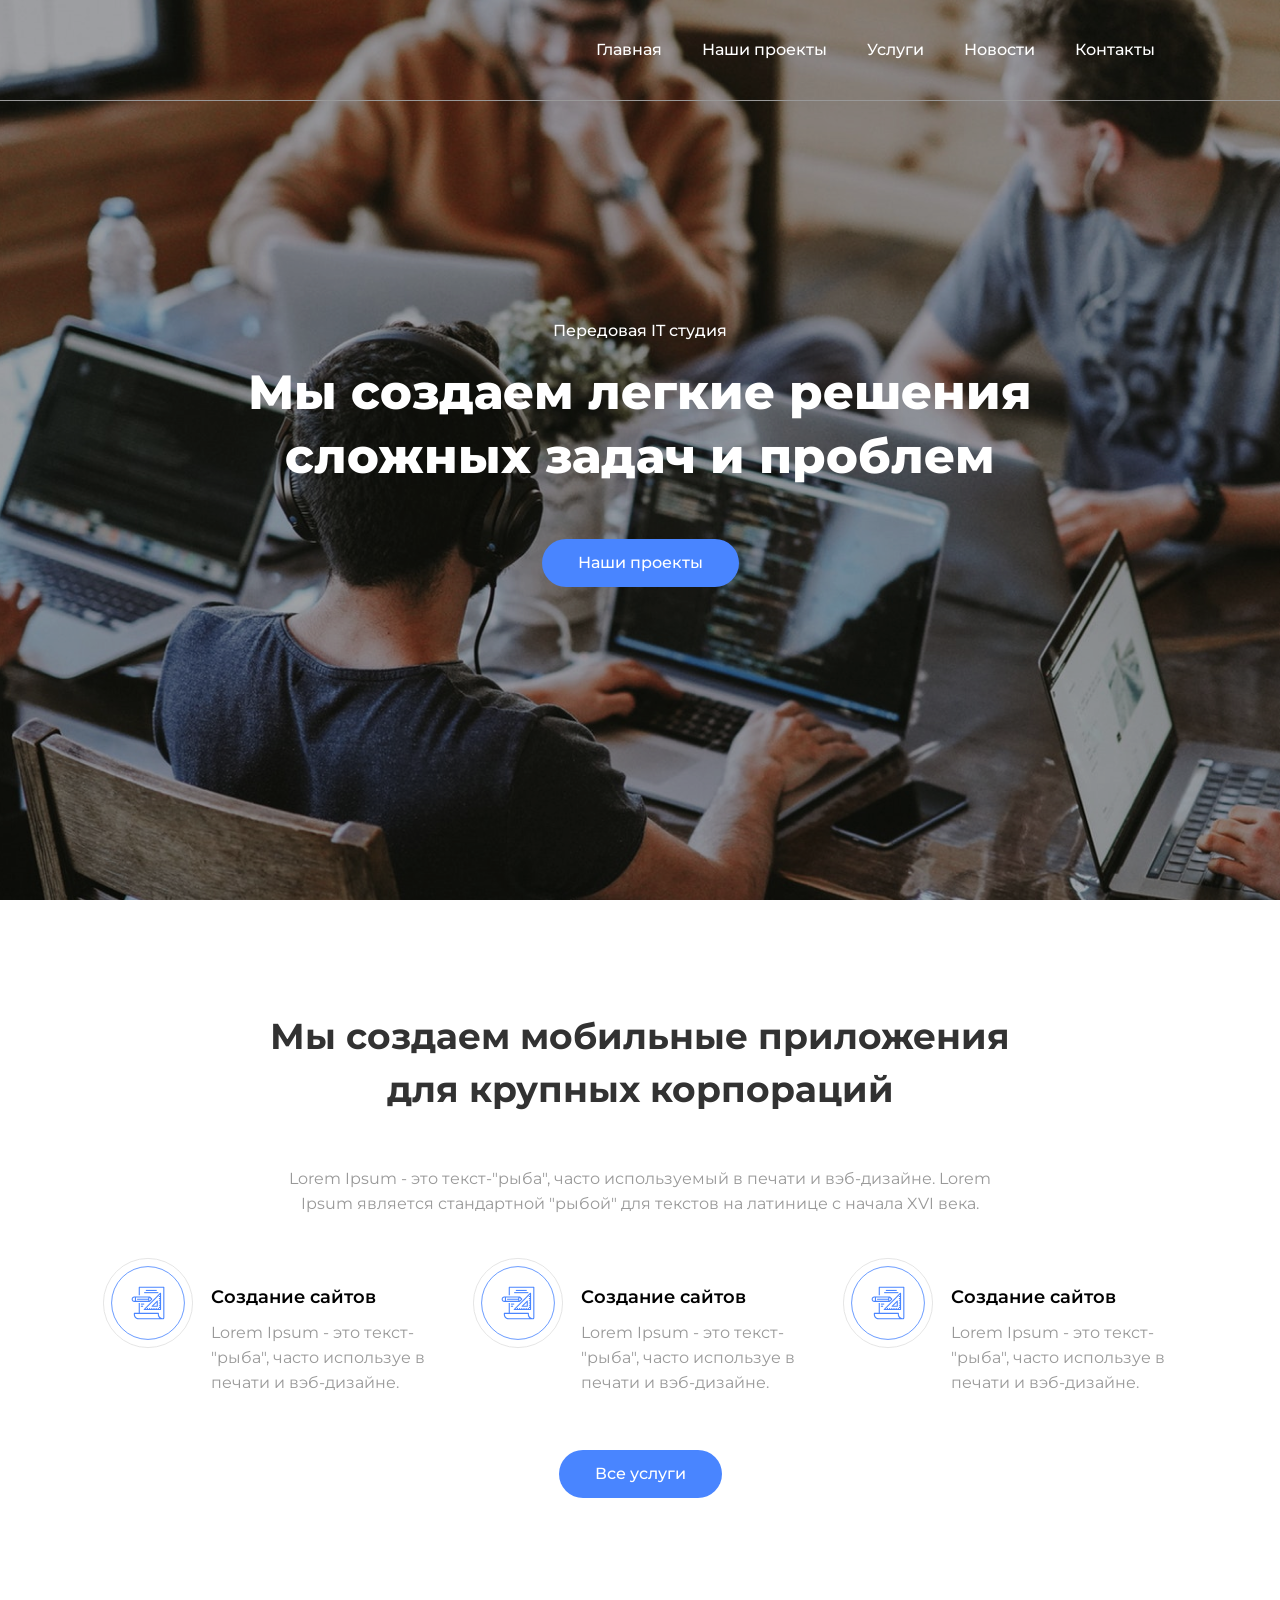
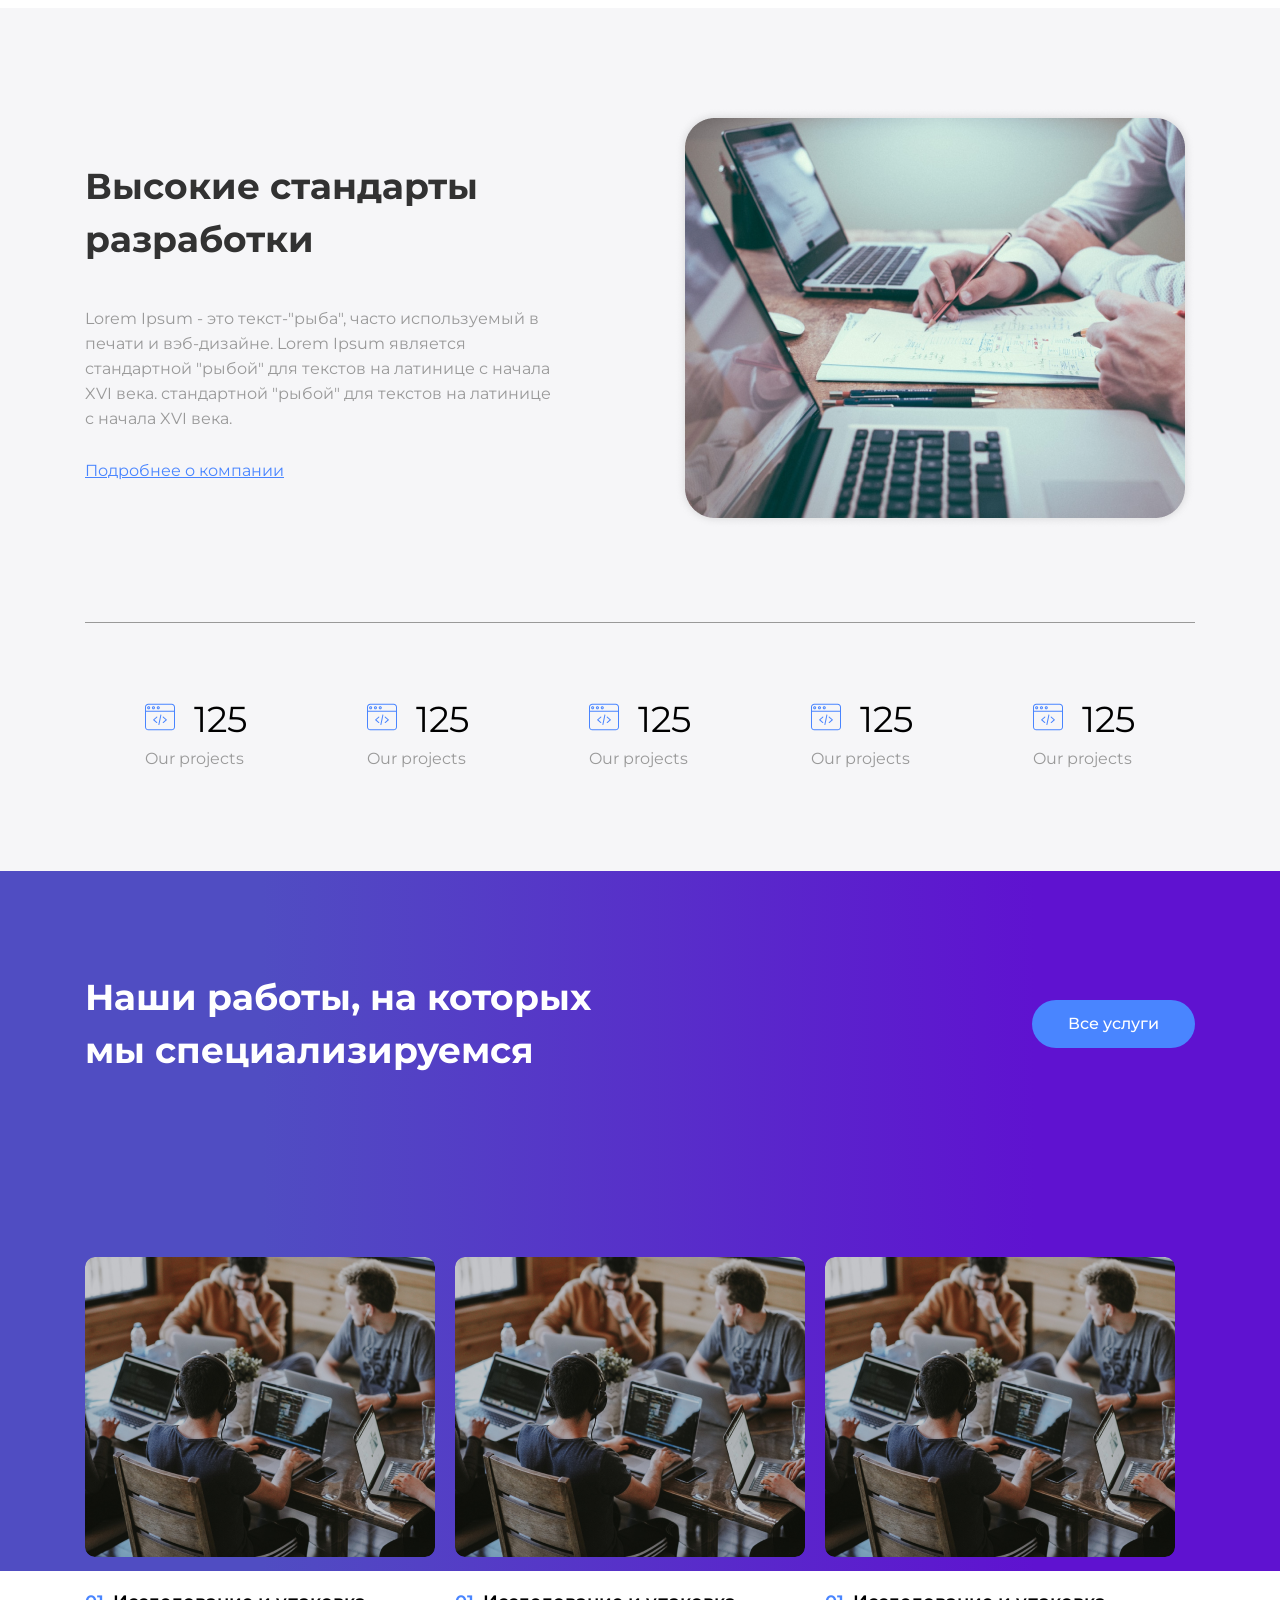
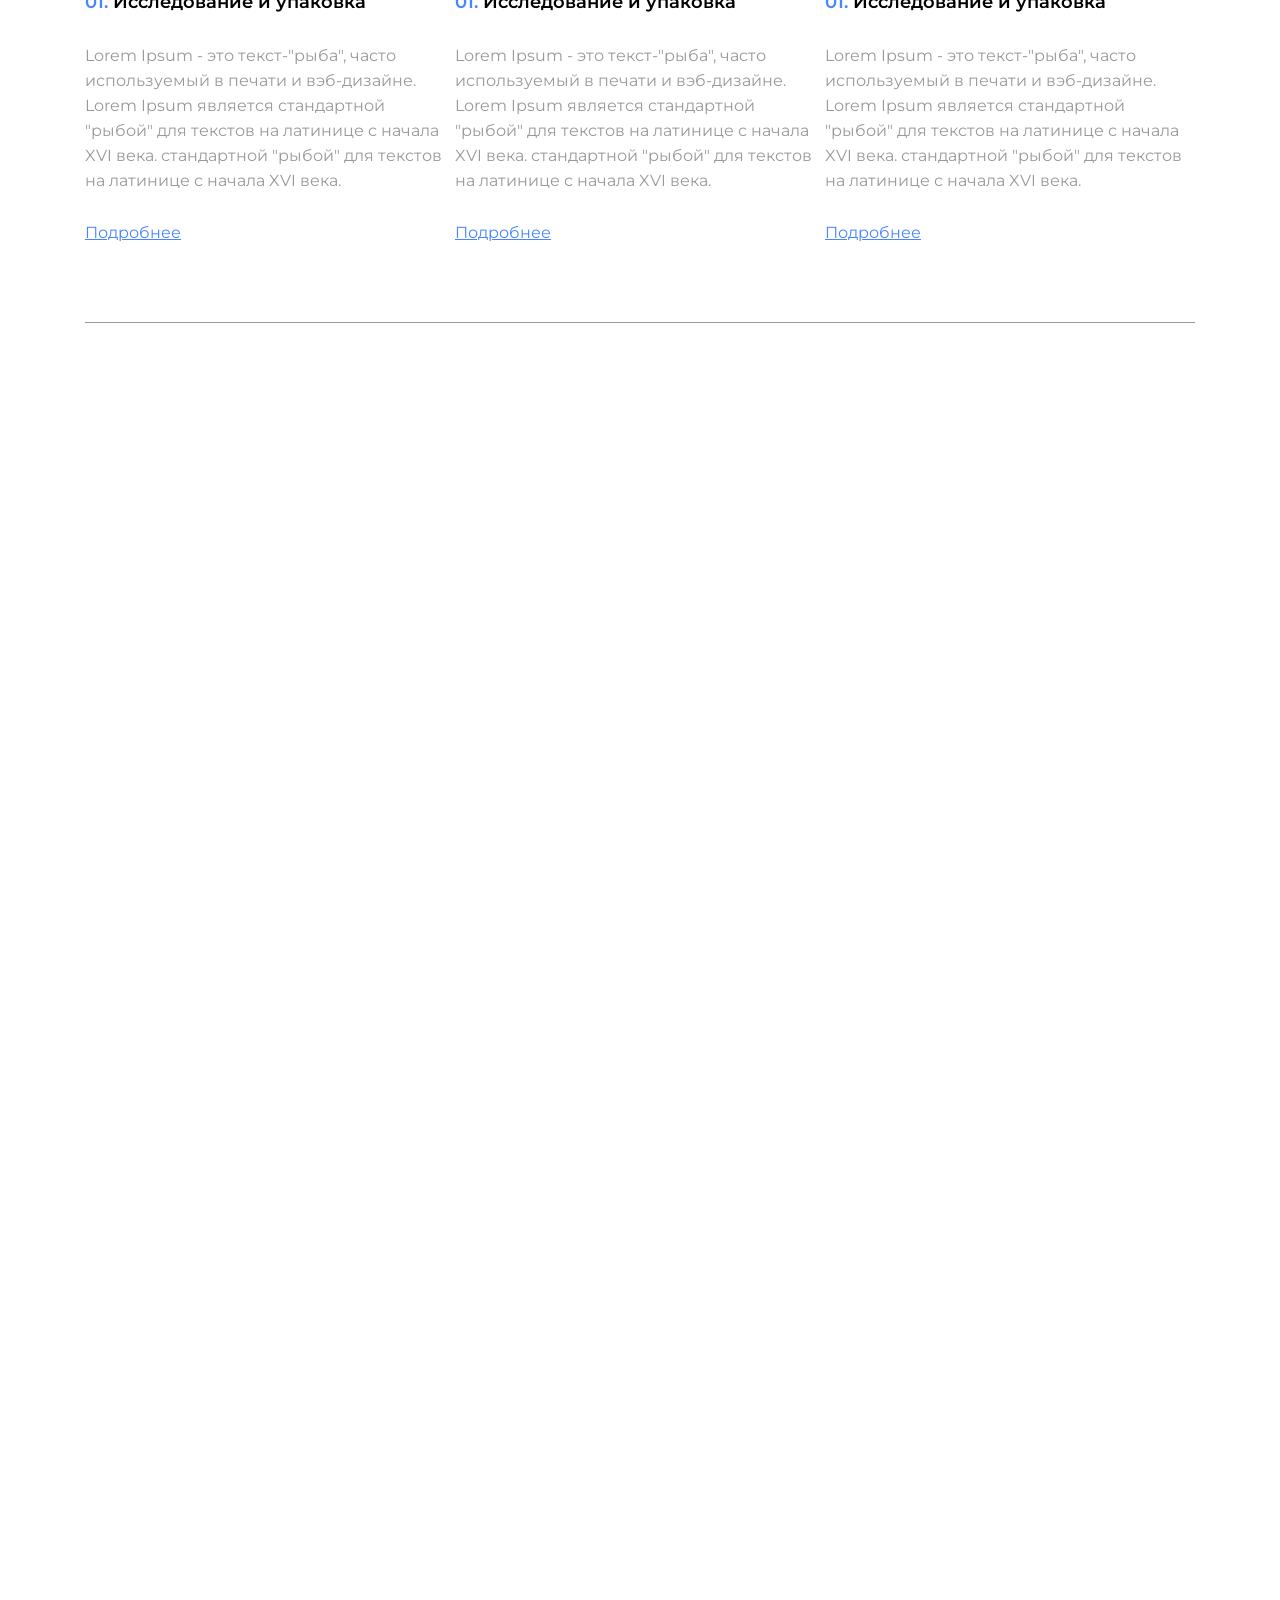
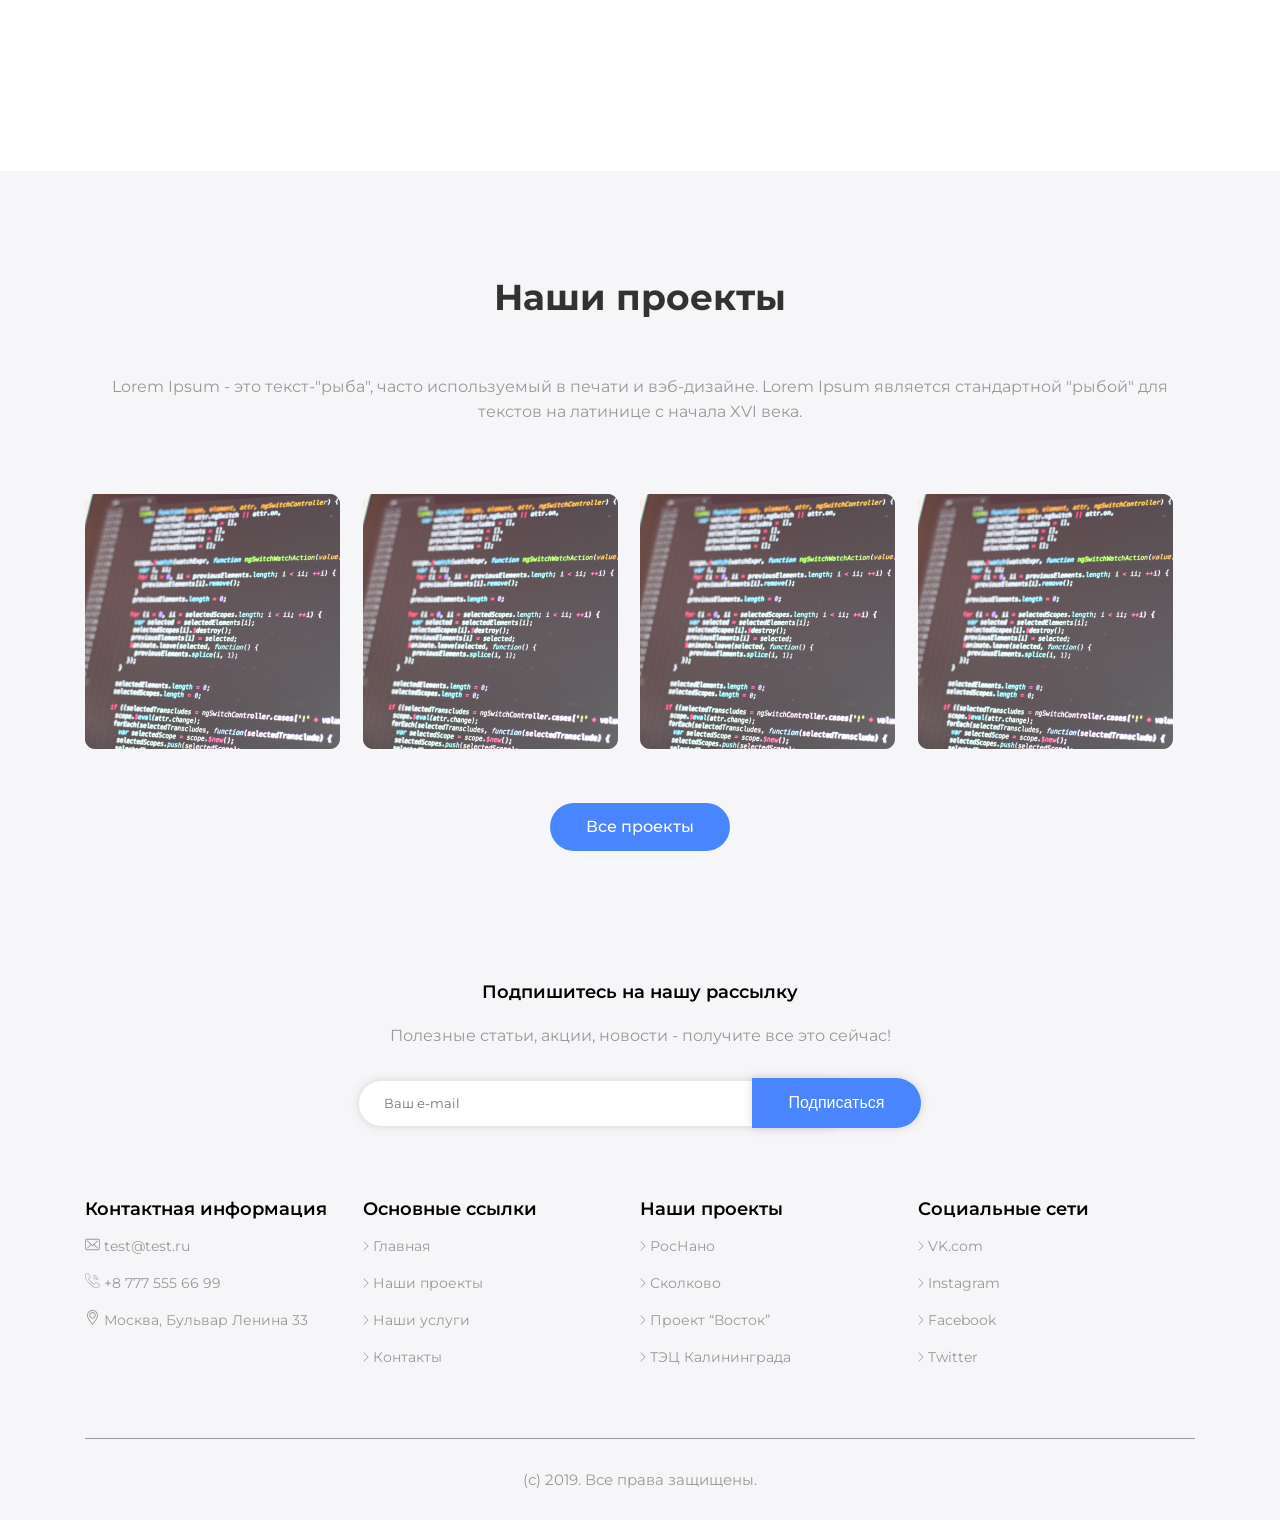
==== commit 7b9e3cba: "added burger menu and a full page" ====
--- a/index.html
+++ b/index.html
@@ -12,14 +12,18 @@
     <section class="hero">
         <header class="header">
             <div class="container">
-                <ul class="header__list">
-                    <li class="header__item"><a class="header__link" href="#">Главная</a></li>
-                    <li class="header__item"><a class="header__link" href="#">Наши проекты</a></li>
-                    <li class="header__item"><a class="header__link" href="#">Услуги</a></li>
-                    <li class="header__item"><a class="header__link" href="#">Новости</a></li>
-                    <li class="header__item"><a class="header__link" href="#">Контакты</a></li>
-                </ul>
-            </div>
+                <nav class="nav">
+                    <ul class="nav__list">
+                        <li class="nav__item"><a class="nav__link" href="#">Главная</a></li>
+                        <li class="nav__item"><a class="nav__link" href="#">Наши проекты</a></li>
+                        <li class="nav__item"><a class="nav__link" href="#">Услуги</a></li>
+                        <li class="nav__item"><a class="nav__link" href="#">Новости</a></li>
+                        <li class="nav__item"><a class="nav__link" href="#">Контакты</a></li>
+                    </ul>
+                    </nav>
+                    <div class="burger__menu">
+                        <span></span>
+                    </div>
         </header>
         <div class="studio">
             <h3 class="studio__suptitle">Передовая IT студия</h3>
@@ -30,10 +34,9 @@
     </section>
     <section class="mobile-app">
         <div class="container">
-            <h2 class="mobile__title title">Мы создаем мобильные приложения <br> для крупных корпораций</h2>
+            <h2 class="mobile__title title">Мы создаем мобильные приложения<br> для крупных корпораций</h2>
             <p class="mobile__description">Lorem Ipsum - это текст-"рыба", часто используемый в печати и вэб-дизайне.
                 Lorem<br> Ipsum является стандартной "рыбой" для текстов на латинице с начала XVI века. </p>
-
             <div class="row">
                 <div class="col-4">
                     <svg width="110" height="110" viewBox="0 0 110 110" fill="none" xmlns="http://www.w3.org/2000/svg">
@@ -58,7 +61,8 @@
                     </svg>
                     <div class="mobile__inner">
                         <h3 class="mobile__suptitle suptitle">Создание сайтов</h3>
-                        <p class="description">Lorem Ipsum - это текст- "рыба", часто используе в печати и вэб-дизайне.</p>
+                        <p class="description">Lorem Ipsum - это текст- "рыба", часто используе в печати и вэб-дизайне.
+                        </p>
                     </div>
                 </div>
                 <div class="col-4">
@@ -84,7 +88,8 @@
                     </svg>
                     <div class="mobile__inner">
                         <h3 class="mobile__suptitle suptitle">Создание сайтов</h3>
-                        <p class="description">Lorem Ipsum - это текст- "рыба", часто используе в печати и вэб-дизайне.</p>
+                        <p class="description">Lorem Ipsum - это текст- "рыба", часто используе в печати и вэб-дизайне.
+                        </p>
                     </div>
                 </div>
                 <div class="col-4">
@@ -110,28 +115,27 @@
                     </svg>
                     <div class="mobile__inner">
                         <h3 class="mobile__suptitle suptitle">Создание сайтов</h3>
-                        <p class="description">Lorem Ipsum - это текст- "рыба", часто используе в печати и вэб-дизайне.</p>
+                        <p class="description">Lorem Ipsum - это текст- "рыба", часто используе в печати и вэб-дизайне.
+                        </p>
                     </div>
                 </div>
             </div>
             <h3 class="mobile__btn btn-blue">Все услуги</h3>
-
         </div>
     </section>
     <section class="standard">
         <div class="container">
             <div class="row">
                 <div class="col-5">
-                    <h2 class="title">Высокие стандарты<br>
-                        разработки</h2>
+                    <h2 class="title">Высокие стандарты <br> разработки</h2>
                     <p class="standard__description description">Lorem Ipsum - это текст-"рыба", часто используемый в
                         печати и вэб-дизайне.
                         Lorem Ipsum является стандартной "рыбой" для текстов на латинице с начала XVI века. стандартной
                         "рыбой" для текстов на латинице с начала XVI века. </p>
-                    <a href="" class="standard__link">Подробнее о компании</a>
+                    <a href="#" class="link">Подробнее о компании</a>
                 </div>
                 <div class="col-5">
-                    <img src="./image/standard__image.png" alt="" class="standard__image png">
+                    <img src="./image/standard__image.png" alt="work" class="standard__image">
                 </div>
             </div>
             <ul class="standard__list">
@@ -255,10 +259,269 @@
                     <span class="standard__span">125</span>
                     <h3 class="standard__title">Our projects</h3>
                 </li>
+                <li class="standard__item">
+                    <svg width="30" height="30" viewBox="0 0 30 30" fill="none" xmlns="http://www.w3.org/2000/svg">
+                        <path
+                            d="M11.8364 21.0235C11.7231 21.0235 11.609 20.9845 11.5158 20.9052L8.31084 18.1762C8.20029 18.082 8.13672 17.9443 8.13672 17.799C8.13672 17.6539 8.20056 17.5162 8.31084 17.422L11.5158 14.693C11.7239 14.5155 12.0365 14.5407 12.214 14.7488C12.3911 14.9572 12.3663 15.2698 12.1579 15.4469L9.39594 17.799L12.1579 20.151C12.3663 20.3284 12.3911 20.641 12.214 20.8491C12.1159 20.9644 11.9766 21.0235 11.8364 21.0235Z"
+                            fill="#4985FF" />
+                        <path
+                            d="M18.1635 21.0235C18.0234 21.0235 17.8841 20.9644 17.7862 20.8491C17.6088 20.641 17.6339 20.3284 17.8421 20.151L20.604 17.799L17.8421 15.4469C17.6339 15.2698 17.6088 14.9572 17.7862 14.7488C17.9634 14.5407 18.2763 14.5155 18.4841 14.693L21.6891 17.422C21.7996 17.5162 21.8632 17.6539 21.8632 17.799C21.8632 17.9443 21.7996 18.082 21.6891 18.1762L18.4841 20.9052C18.391 20.9845 18.2768 21.0235 18.1635 21.0235Z"
+                            fill="#4985FF" />
+                        <path
+                            d="M13.8652 23.0706C13.8312 23.0706 13.7969 23.067 13.7624 23.0598C13.4949 23.0034 13.3235 22.7406 13.3799 22.473L15.3773 12.9894C15.4337 12.7219 15.6963 12.5505 15.9641 12.6069C16.2317 12.6633 16.403 12.9259 16.3466 13.1937L14.3492 22.6773C14.3 22.9105 14.0943 23.0706 13.8652 23.0706Z"
+                            fill="#4985FF" />
+                        <path
+                            d="M26.6745 28.2374H3.32547C1.49193 28.2374 0 26.7457 0 24.9119V5.09451C0 3.26097 1.49193 1.76904 3.32547 1.76904H26.6745C28.5081 1.76904 30 3.26097 30 5.09451V24.9119C30 26.7457 28.5081 28.2374 26.6745 28.2374ZM3.32547 2.75961C2.03807 2.75961 0.990566 3.80711 0.990566 5.09451V24.9119C0.990566 26.1993 2.03807 27.2468 3.32547 27.2468H26.6745C27.9619 27.2468 29.0094 26.1993 29.0094 24.9119V5.09451C29.0094 3.80711 27.9619 2.75961 26.6745 2.75961H3.32547Z"
+                            fill="#4985FF" />
+                        <path
+                            d="M29.5047 9.69955H0.495283C0.221661 9.69955 0 9.47789 0 9.20427C0 8.93092 0.221661 8.70898 0.495283 8.70898H29.5047C29.7783 8.70898 30 8.93092 30 9.20427C30 9.47789 29.7783 9.69955 29.5047 9.69955Z"
+                            fill="#4985FF" />
+                        <path
+                            d="M8.46191 7.32959C7.59793 7.32959 6.89453 6.62619 6.89453 5.76221C6.89453 4.89795 7.59793 4.19482 8.46191 4.19482C9.32617 4.19482 10.0293 4.89795 10.0293 5.76221C10.0293 6.62619 9.32617 7.32959 8.46191 7.32959ZM8.46191 5.18539C8.14407 5.18539 7.8851 5.44409 7.8851 5.76221C7.8851 6.08033 8.14407 6.33902 8.46191 6.33902C8.78003 6.33902 9.03873 6.08033 9.03873 5.76221C9.03873 5.44409 8.78003 5.18539 8.46191 5.18539Z"
+                            fill="#4985FF" />
+                        <path
+                            d="M3.64746 7.31445C2.7832 7.31445 2.08008 6.61133 2.08008 5.74707C2.08008 4.88281 2.7832 4.17969 3.64746 4.17969C4.51171 4.17969 5.21484 4.88281 5.21484 5.74707C5.21484 6.61133 4.51171 7.31445 3.64746 7.31445ZM3.64746 5.17025C3.32962 5.17025 3.07064 5.42923 3.07064 5.74707C3.07064 6.06519 3.32962 6.32389 3.64746 6.32389C3.96558 6.32389 4.22427 6.06519 4.22427 5.74707C4.22427 5.42923 3.96558 5.17025 3.64746 5.17025Z"
+                            fill="#4985FF" />
+                        <path
+                            d="M13.278 7.34445C12.4141 7.34445 11.7109 6.64133 11.7109 5.77707C11.7109 4.91309 12.4141 4.20996 13.278 4.20996C14.1423 4.20996 14.8454 4.91309 14.8454 5.77707C14.8454 6.64133 14.1423 7.34445 13.278 7.34445ZM13.278 5.20025C12.9602 5.20025 12.7015 5.45895 12.7015 5.77707C12.7015 6.09519 12.9602 6.35388 13.278 6.35388C13.5962 6.35388 13.8549 6.09519 13.8549 5.77707C13.8549 5.45895 13.5962 5.20025 13.278 5.20025Z"
+                            fill="#4985FF" />
+                    </svg>
+                    <span class="standard__span">125</span>
+                    <h3 class="standard__title">Our projects</h3>
+                </li>
+
             </ul>
         </div>
     </section>
-
+    <section class="work">
+        <div class="container">
+            <div class="row">
+                <h2 class="work__title title">Наши работы, на которых<br> мы специализируемся</h2>
+                <h3 class="btn-blue">Все услуги</h3>
+            </div>
+            <div class="row">
+                <div class="col-4">
+                    <img src="./image/work__image.png" alt="work" class="work__image">
+                    <h3 class="suptitle">Исследование и упаковка</h3>
+                    <p class="description">Lorem Ipsum - это текст-"рыба", часто используемый в печати и вэб-дизайне.
+                        Lorem Ipsum является стандартной "рыбой" для текстов на латинице с начала XVI века. стандартной
+                        "рыбой" для текстов на латинице с начала XVI века.
+                    </p>
+                    <a href="#" class="link">Подробнее</a>
+                </div>
+                <div class="col-4">
+                    <img src="./image/work__image.png" alt="work" class="work__image">
+                    <h3 class="suptitle">Исследование и упаковка</h3>
+                    <p class="description">Lorem Ipsum - это текст-"рыба", часто используемый в печати и вэб-дизайне.
+                        Lorem Ipsum является стандартной "рыбой" для текстов на латинице с начала XVI века. стандартной
+                        "рыбой" для текстов на латинице с начала XVI века.
+                    </p>
+                    <a href="#" class="link">Подробнее</a>
+                </div>
+                <div class="col-4">
+                    <img src="./image/work__image.png" alt="work" class="work__image">
+                    <h3 class="suptitle">Исследование и упаковка</h3>
+                    <p class="description">Lorem Ipsum - это текст-"рыба", часто используемый в печати и вэб-дизайне.
+                        Lorem Ipsum является стандартной "рыбой" для текстов на латинице с начала XVI века. стандартной
+                        "рыбой" для текстов на латинице с начала XVI века.
+                    </p>
+                    <a href="#" class="link">Подробнее</a>
+                </div>
+            </div>
+        </div>
+    </section>
+    <section class="project">
+        <div class="container">
+            <h3 class="title">Наши проекты</h3>
+            <p class="description">Lorem Ipsum - это текст-"рыба", часто используемый в печати и вэб-дизайне. Lorem
+                Ipsum является стандартной "рыбой" для текстов на латинице с начала XVI века. </p>
+            <div class="row">
+                <div class="col-2">
+                    <img src="./image/project__image.png" alt="code" class="project__image">
+                </div>
+                <div class="col-2">
+                    <img src="./image/project__image.png" alt="code" class="project__image">
+                </div>
+                <div class="col-2">
+                    <img src="./image/project__image.png" alt="code" class="project__image">
+                </div>
+                <div class="col-2">
+                    <img src="./image/project__image.png" alt="code" class="project__image">
+                </div>
+            </div>
+            <div class="project__inner">
+                <h3 class="btn-blue">Все проекты</h3>
+            </div>
+        </div>
+    </section>
+    <footer class="footer">
+        <div class="container">
+            <div class="footer__inner">
+                <h3 class="suptitle">Подпишитесь на нашу рассылку</h3>
+                <p class="description">Полезные статьи, акции, новости - получите все это сейчас!</p>
+                <label class="footer__label">
+                    <input placeholder="Ваш e-mail" class="footer__input" type="text">
+                    <button class="btn-blue">Подписаться</button>
+                </label>
+            </div>
+            <div class="row">
+                <div class="col-2">
+                    <h3 class="suptitle">Контактная информация</h3>
+                    <ul class="footer__list">
+                        <li class="footer__item"><svg width="15" height="13" viewBox="0 0 15 13" fill="none"
+                                xmlns="http://www.w3.org/2000/svg">
+                                <path
+                                    d="M13.1688 0.792236H1.83426C0.822471 0.792236 0 1.61471 0 2.6265V10.3732C0 11.385 0.822471 12.2075 1.83426 12.2075H13.1657C14.1775 12.2075 15 11.385 15 10.3732V2.6296C15.0031 1.61781 14.1806 0.792236 13.1688 0.792236ZM14.1651 10.3732C14.1651 10.9226 13.7182 11.3695 13.1688 11.3695H1.83426C1.28492 11.3695 0.837989 10.9226 0.837989 10.3732V2.6296C0.837989 2.08026 1.28492 1.63333 1.83426 1.63333H13.1657C13.7151 1.63333 14.162 2.08026 14.162 2.6296V10.3732H14.1651Z"
+                                    fill="#999999" />
+                                <path
+                                    d="M9.46007 6.40371L13.1286 3.11383C13.2993 2.95864 13.3148 2.69483 13.1596 2.52103C13.0044 2.35032 12.7406 2.33481 12.5668 2.48999L7.50786 7.03065L6.5209 6.14921C6.51779 6.1461 6.51469 6.143 6.51469 6.1399C6.49297 6.11817 6.47124 6.09955 6.44641 6.08093L2.43027 2.48689C2.25647 2.3317 1.99265 2.34722 1.83747 2.52103C1.68229 2.69483 1.69781 2.95864 1.87161 3.11383L5.58359 6.43164L1.88713 9.89222C1.71953 10.0505 1.71022 10.3143 1.86851 10.485C1.95231 10.5719 2.06404 10.6185 2.17577 10.6185C2.27819 10.6185 2.38061 10.5812 2.46131 10.5067L6.21364 6.99651L7.23164 7.90588C7.31233 7.97726 7.41165 8.0114 7.51097 8.0114C7.61028 8.0114 7.7127 7.97416 7.7903 7.90278L8.83623 6.96547L12.5668 10.5099C12.6475 10.5874 12.7531 10.6247 12.8555 10.6247C12.9672 10.6247 13.0758 10.5812 13.1596 10.4943C13.3179 10.3267 13.3117 10.0598 13.1441 9.90154L9.46007 6.40371Z"
+                                    fill="#999999" />
+                            </svg>
+                            test@test.ru</li>
+                        <li class="footer__item"><svg width="15" height="15" viewBox="0 0 15 15" fill="none"
+                                xmlns="http://www.w3.org/2000/svg">
+                                <path
+                                    d="M14.6064 11.5719L11.5703 9.5472C11.1851 9.29232 10.6686 9.37619 10.3838 9.73991L9.49938 10.877C9.38573 11.0269 9.17913 11.0703 9.01471 10.979L8.84648 10.8862C8.28881 10.5823 7.59493 10.2038 6.19688 8.80531C4.79884 7.40676 4.41965 6.71236 4.11568 6.15571L4.02344 5.98748C3.93084 5.82309 3.97349 5.61561 4.12341 5.50105L5.25973 4.61694C5.62331 4.33207 5.70729 3.81576 5.45271 3.43036L3.42801 0.394309C3.1671 0.00184727 2.64364 -0.115967 2.23973 0.126838L0.970159 0.889469C0.571253 1.12399 0.278592 1.50379 0.153542 1.9493C-0.303626 3.61505 0.0402969 6.48988 4.27518 10.7253C7.64393 14.0938 10.1518 14.9996 11.8756 14.9996C12.2723 15.0013 12.6674 14.9497 13.0504 14.8462C13.496 14.7213 13.8759 14.4286 14.1102 14.0295L14.8736 12.7607C15.1168 12.3567 14.999 11.833 14.6064 11.5719ZM14.4429 12.5042L13.6813 13.7738C13.513 14.0618 13.2398 14.2736 12.9189 14.3647C11.3811 14.7869 8.69451 14.4372 4.62885 10.3716C0.563198 6.30592 0.213533 3.61956 0.635726 2.08156C0.727002 1.76028 0.939021 1.48671 1.22738 1.31817L2.49694 0.556531C2.6722 0.451077 2.89939 0.502193 3.01261 0.6725L4.11246 2.32375L5.03558 3.70829C5.14613 3.87546 5.10981 4.09952 4.9521 4.22322L3.81552 5.10733C3.46963 5.37181 3.37086 5.85036 3.58381 6.23017L3.67406 6.39415C3.99353 6.98006 4.39071 7.70895 5.84074 9.15875C7.29078 10.6085 8.01944 11.0057 8.60508 11.3252L8.76929 11.4157C9.14907 11.6286 9.62765 11.5298 9.89214 11.1839L10.7762 10.0474C10.9 9.88974 11.1239 9.85345 11.2912 9.96388L14.327 11.9886C14.4974 12.1017 14.5485 12.329 14.4429 12.5042Z"
+                                    fill="#999999" />
+                                <path
+                                    d="M8.49995 2.50137C10.8457 2.50398 12.7467 4.40498 12.7493 6.75075C12.7493 6.88881 12.8612 7.0007 12.9993 7.0007C13.1373 7.0007 13.2492 6.88881 13.2492 6.75075C13.2463 4.12898 11.1217 2.00434 8.49995 2.00146C8.3619 2.00146 8.25 2.11336 8.25 2.25142C8.25 2.38947 8.3619 2.50137 8.49995 2.50137Z"
+                                    fill="#999999" />
+                                <path
+                                    d="M8.49995 4.00113C10.0178 4.00291 11.2478 5.23291 11.2496 6.75073C11.2496 6.88878 11.3615 7.00068 11.4995 7.00068C11.6376 7.00068 11.7495 6.88878 11.7495 6.75073C11.7474 4.95691 10.2937 3.50327 8.49995 3.50122C8.3619 3.50122 8.25 3.61312 8.25 3.75117C8.25 3.88923 8.3619 4.00113 8.49995 4.00113Z"
+                                    fill="#999999" />
+                                <path
+                                    d="M8.49995 5.50113C9.18985 5.50195 9.74893 6.06102 9.74978 6.75095C9.74978 6.88901 9.8617 7.0009 9.99973 7.0009C10.1378 7.0009 10.2497 6.88901 10.2497 6.75095C10.2486 5.78506 9.46585 5.0023 8.49995 5.00122C8.3619 5.00122 8.25 5.11312 8.25 5.25117C8.25 5.38923 8.3619 5.50113 8.49995 5.50113Z"
+                                    fill="#999999" />
+                            </svg>
+                            +8 777 555 66 99</li>
+                        <li class="footer__item"><svg width="15" height="15" viewBox="0 0 15 15" fill="none"
+                                xmlns="http://www.w3.org/2000/svg">
+                                <path
+                                    d="M7.48959 0C4.45827 0 1.99219 2.46609 1.99219 5.4974C1.99219 6.88992 2.86961 8.85738 4.60018 11.3452C5.8651 13.1638 7.10918 14.5711 7.1616 14.6301L7.48959 15L7.81769 14.6301C7.86999 14.5711 9.11407 13.1638 10.3791 11.3452C12.1096 8.85738 12.9871 6.88992 12.9871 5.4974C12.9871 2.46609 10.5209 0 7.48959 0ZM9.66396 10.8373C8.80898 12.0673 7.94483 13.1259 7.48959 13.666C7.03548 13.1274 6.17455 12.0728 5.32013 10.8444C3.7167 8.53935 2.86915 6.69033 2.86915 5.4974C2.86915 2.94971 4.9419 0.876961 7.48959 0.876961C10.0374 0.876961 12.11 2.94971 12.11 5.4974C12.11 6.68907 11.2642 8.53558 9.66396 10.8373Z"
+                                    fill="#999999" />
+                                <path
+                                    d="M7.48866 2.03174C5.6996 2.03174 4.24414 3.4872 4.24414 5.27625C4.24414 7.06531 5.6996 8.52088 7.48866 8.52088C9.27782 8.52088 10.7333 7.06531 10.7333 5.27625C10.7333 3.4872 9.27782 2.03174 7.48866 2.03174ZM7.48866 7.64392C6.18323 7.64392 5.1211 6.58179 5.1211 5.27625C5.1211 3.97083 6.18323 2.9087 7.48866 2.9087C8.7942 2.9087 9.85632 3.97083 9.85632 5.27625C9.85632 6.58179 8.7942 7.64392 7.48866 7.64392Z"
+                                    fill="#999999" />
+                            </svg>
+                            Москва, Бульвар Ленина 33</li>
+                    </ul>
+                </div>
+                <div class="col-2">
+                    <h3 class="suptitle">Основные ссылки</h3>
+                    <ul class="footer__list">
+                        <li class="footer__item"><svg width="6" height="10" viewBox="0 0 6 10" fill="none"
+                                xmlns="http://www.w3.org/2000/svg">
+                                <path
+                                    d="M1.13248 9.40313C1.07046 9.46515 0.992945 9.49615 0.907673 9.49615C0.822402 9.49615 0.744883 9.46515 0.682867 9.40313C0.558836 9.2791 0.558836 9.07755 0.682867 8.95352L4.63636 5.00003L0.682867 1.04654C0.558836 0.922511 0.558836 0.720961 0.682867 0.59693C0.806898 0.472898 1.00845 0.472898 1.13248 0.59693L5.31077 4.77522C5.43481 4.89926 5.43481 5.10081 5.31077 5.22484L1.13248 9.40313Z"
+                                    fill="#999999" />
+                            </svg>
+                            <a href="#" class="footer__link">Главная</a>
+                        </li>
+                        <li class="footer__item"><svg width="6" height="10" viewBox="0 0 6 10" fill="none"
+                                xmlns="http://www.w3.org/2000/svg">
+                                <path
+                                    d="M1.13248 9.40313C1.07046 9.46515 0.992945 9.49615 0.907673 9.49615C0.822402 9.49615 0.744883 9.46515 0.682867 9.40313C0.558836 9.2791 0.558836 9.07755 0.682867 8.95352L4.63636 5.00003L0.682867 1.04654C0.558836 0.922511 0.558836 0.720961 0.682867 0.59693C0.806898 0.472898 1.00845 0.472898 1.13248 0.59693L5.31077 4.77522C5.43481 4.89926 5.43481 5.10081 5.31077 5.22484L1.13248 9.40313Z"
+                                    fill="#999999" />
+                            </svg>
+                            <a href="#" class="footer__link">Наши проекты</a>
+                        </li>
+                        <li class="footer__item"><svg width="6" height="10" viewBox="0 0 6 10" fill="none"
+                                xmlns="http://www.w3.org/2000/svg">
+                                <path
+                                    d="M1.13248 9.40313C1.07046 9.46515 0.992945 9.49615 0.907673 9.49615C0.822402 9.49615 0.744883 9.46515 0.682867 9.40313C0.558836 9.2791 0.558836 9.07755 0.682867 8.95352L4.63636 5.00003L0.682867 1.04654C0.558836 0.922511 0.558836 0.720961 0.682867 0.59693C0.806898 0.472898 1.00845 0.472898 1.13248 0.59693L5.31077 4.77522C5.43481 4.89926 5.43481 5.10081 5.31077 5.22484L1.13248 9.40313Z"
+                                    fill="#999999" />
+                            </svg>
+                            <a href="#" class="footer__link">Наши услуги</a>
+                        </li>
+                        <li class="footer__item"><svg width="6" height="10" viewBox="0 0 6 10" fill="none"
+                                xmlns="http://www.w3.org/2000/svg">
+                                <path
+                                    d="M1.13248 9.40313C1.07046 9.46515 0.992945 9.49615 0.907673 9.49615C0.822402 9.49615 0.744883 9.46515 0.682867 9.40313C0.558836 9.2791 0.558836 9.07755 0.682867 8.95352L4.63636 5.00003L0.682867 1.04654C0.558836 0.922511 0.558836 0.720961 0.682867 0.59693C0.806898 0.472898 1.00845 0.472898 1.13248 0.59693L5.31077 4.77522C5.43481 4.89926 5.43481 5.10081 5.31077 5.22484L1.13248 9.40313Z"
+                                    fill="#999999" />
+                            </svg>
+                            <a href="#" class="footer__link">Контакты</a>
+                        </li>
+                    </ul>
+                </div>
+                <div class="col-2">
+                    <h3 class="suptitle">Наши проекты</h3>
+                    <ul class="footer__list">
+                        <li class="footer__item"><svg width="6" height="10" viewBox="0 0 6 10" fill="none"
+                                xmlns="http://www.w3.org/2000/svg">
+                                <path
+                                    d="M1.13248 9.40313C1.07046 9.46515 0.992945 9.49615 0.907673 9.49615C0.822402 9.49615 0.744883 9.46515 0.682867 9.40313C0.558836 9.2791 0.558836 9.07755 0.682867 8.95352L4.63636 5.00003L0.682867 1.04654C0.558836 0.922511 0.558836 0.720961 0.682867 0.59693C0.806898 0.472898 1.00845 0.472898 1.13248 0.59693L5.31077 4.77522C5.43481 4.89926 5.43481 5.10081 5.31077 5.22484L1.13248 9.40313Z"
+                                    fill="#999999" />
+                            </svg>
+                            <a href="#" class="footer__link">РосНано</a>
+                        </li>
+                        <li class="footer__item"><svg width="6" height="10" viewBox="0 0 6 10" fill="none"
+                                xmlns="http://www.w3.org/2000/svg">
+                                <path
+                                    d="M1.13248 9.40313C1.07046 9.46515 0.992945 9.49615 0.907673 9.49615C0.822402 9.49615 0.744883 9.46515 0.682867 9.40313C0.558836 9.2791 0.558836 9.07755 0.682867 8.95352L4.63636 5.00003L0.682867 1.04654C0.558836 0.922511 0.558836 0.720961 0.682867 0.59693C0.806898 0.472898 1.00845 0.472898 1.13248 0.59693L5.31077 4.77522C5.43481 4.89926 5.43481 5.10081 5.31077 5.22484L1.13248 9.40313Z"
+                                    fill="#999999" />
+                            </svg>
+                            <a href="#" class="footer__link">Сколково</a>
+                        </li>
+                        <li class="footer__item"><svg width="6" height="10" viewBox="0 0 6 10" fill="none"
+                                xmlns="http://www.w3.org/2000/svg">
+                                <path
+                                    d="M1.13248 9.40313C1.07046 9.46515 0.992945 9.49615 0.907673 9.49615C0.822402 9.49615 0.744883 9.46515 0.682867 9.40313C0.558836 9.2791 0.558836 9.07755 0.682867 8.95352L4.63636 5.00003L0.682867 1.04654C0.558836 0.922511 0.558836 0.720961 0.682867 0.59693C0.806898 0.472898 1.00845 0.472898 1.13248 0.59693L5.31077 4.77522C5.43481 4.89926 5.43481 5.10081 5.31077 5.22484L1.13248 9.40313Z"
+                                    fill="#999999" />
+                            </svg>
+                            <a href="#" class="footer__link">Проект “Восток”</a>
+                        </li>
+                        <li class="footer__item"><svg width="6" height="10" viewBox="0 0 6 10" fill="none"
+                                xmlns="http://www.w3.org/2000/svg">
+                                <path
+                                    d="M1.13248 9.40313C1.07046 9.46515 0.992945 9.49615 0.907673 9.49615C0.822402 9.49615 0.744883 9.46515 0.682867 9.40313C0.558836 9.2791 0.558836 9.07755 0.682867 8.95352L4.63636 5.00003L0.682867 1.04654C0.558836 0.922511 0.558836 0.720961 0.682867 0.59693C0.806898 0.472898 1.00845 0.472898 1.13248 0.59693L5.31077 4.77522C5.43481 4.89926 5.43481 5.10081 5.31077 5.22484L1.13248 9.40313Z"
+                                    fill="#999999" />
+                            </svg>
+                            <a href="#" class="footer__link">ТЭЦ Калининграда</a>
+                        </li>
+                    </ul>
+                </div>
+                <div class="col-2">
+                    <h3 class="suptitle">Социальные сети</h3>
+                    <ul class="footer__list">
+                        <li class="footer__item"><svg width="6" height="10" viewBox="0 0 6 10" fill="none"
+                                xmlns="http://www.w3.org/2000/svg">
+                                <path
+                                    d="M1.13248 9.40313C1.07046 9.46515 0.992945 9.49615 0.907673 9.49615C0.822402 9.49615 0.744883 9.46515 0.682867 9.40313C0.558836 9.2791 0.558836 9.07755 0.682867 8.95352L4.63636 5.00003L0.682867 1.04654C0.558836 0.922511 0.558836 0.720961 0.682867 0.59693C0.806898 0.472898 1.00845 0.472898 1.13248 0.59693L5.31077 4.77522C5.43481 4.89926 5.43481 5.10081 5.31077 5.22484L1.13248 9.40313Z"
+                                    fill="#999999" />
+                            </svg>
+                            <a href="#" class="footer__link">VK.com</a>
+                        </li>
+                        <li class="footer__item"><svg width="6" height="10" viewBox="0 0 6 10" fill="none"
+                                xmlns="http://www.w3.org/2000/svg">
+                                <path
+                                    d="M1.13248 9.40313C1.07046 9.46515 0.992945 9.49615 0.907673 9.49615C0.822402 9.49615 0.744883 9.46515 0.682867 9.40313C0.558836 9.2791 0.558836 9.07755 0.682867 8.95352L4.63636 5.00003L0.682867 1.04654C0.558836 0.922511 0.558836 0.720961 0.682867 0.59693C0.806898 0.472898 1.00845 0.472898 1.13248 0.59693L5.31077 4.77522C5.43481 4.89926 5.43481 5.10081 5.31077 5.22484L1.13248 9.40313Z"
+                                    fill="#999999" />
+                            </svg>
+                            <a href="#" class="footer__link">Instagram</a>
+                        </li>
+                        <li class="footer__item"><svg width="6" height="10" viewBox="0 0 6 10" fill="none"
+                                xmlns="http://www.w3.org/2000/svg">
+                                <path
+                                    d="M1.13248 9.40313C1.07046 9.46515 0.992945 9.49615 0.907673 9.49615C0.822402 9.49615 0.744883 9.46515 0.682867 9.40313C0.558836 9.2791 0.558836 9.07755 0.682867 8.95352L4.63636 5.00003L0.682867 1.04654C0.558836 0.922511 0.558836 0.720961 0.682867 0.59693C0.806898 0.472898 1.00845 0.472898 1.13248 0.59693L5.31077 4.77522C5.43481 4.89926 5.43481 5.10081 5.31077 5.22484L1.13248 9.40313Z"
+                                    fill="#999999" />
+                            </svg>
+                            <a href="#" class="footer__link">Facebook</a>
+                        </li>
+                        <li class="footer__item"><svg width="6" height="10" viewBox="0 0 6 10" fill="none"
+                                xmlns="http://www.w3.org/2000/svg">
+                                <path
+                                    d="M1.13248 9.40313C1.07046 9.46515 0.992945 9.49615 0.907673 9.49615C0.822402 9.49615 0.744883 9.46515 0.682867 9.40313C0.558836 9.2791 0.558836 9.07755 0.682867 8.95352L4.63636 5.00003L0.682867 1.04654C0.558836 0.922511 0.558836 0.720961 0.682867 0.59693C0.806898 0.472898 1.00845 0.472898 1.13248 0.59693L5.31077 4.77522C5.43481 4.89926 5.43481 5.10081 5.31077 5.22484L1.13248 9.40313Z"
+                                    fill="#999999" />
+                            </svg>
+                            <a href="#" class="footer__link">Twitter</a>
+                        </li>
+                    </ul>
+                </div>
+            </div>
+            <h3 class="footer__end">(с) 2019. Все права защищены.</h3>
+        </div>
+    </footer>
+    <script src='./js/index.js'></script>
 </body>
 
 </html>
--- a/css/index.css
+++ b/css/index.css
@@ -5,7 +5,10 @@
 @import './header.css';
 @import './hero.css';
 @import './mobile.css';
-@import './standart.css';
+@import './standard.css';
+@import './work.css';
+@import './project.css';
+@import './footer.css';
 
 * {
     margin: 0;
@@ -22,4 +25,11 @@
     margin: 0 auto;
 }
 
-
+@media screen and (max-width: 576px) {
+    .container {
+        padding: 0 22px;
+    }
+    main{
+        overflow: hidden;
+    }
+}
